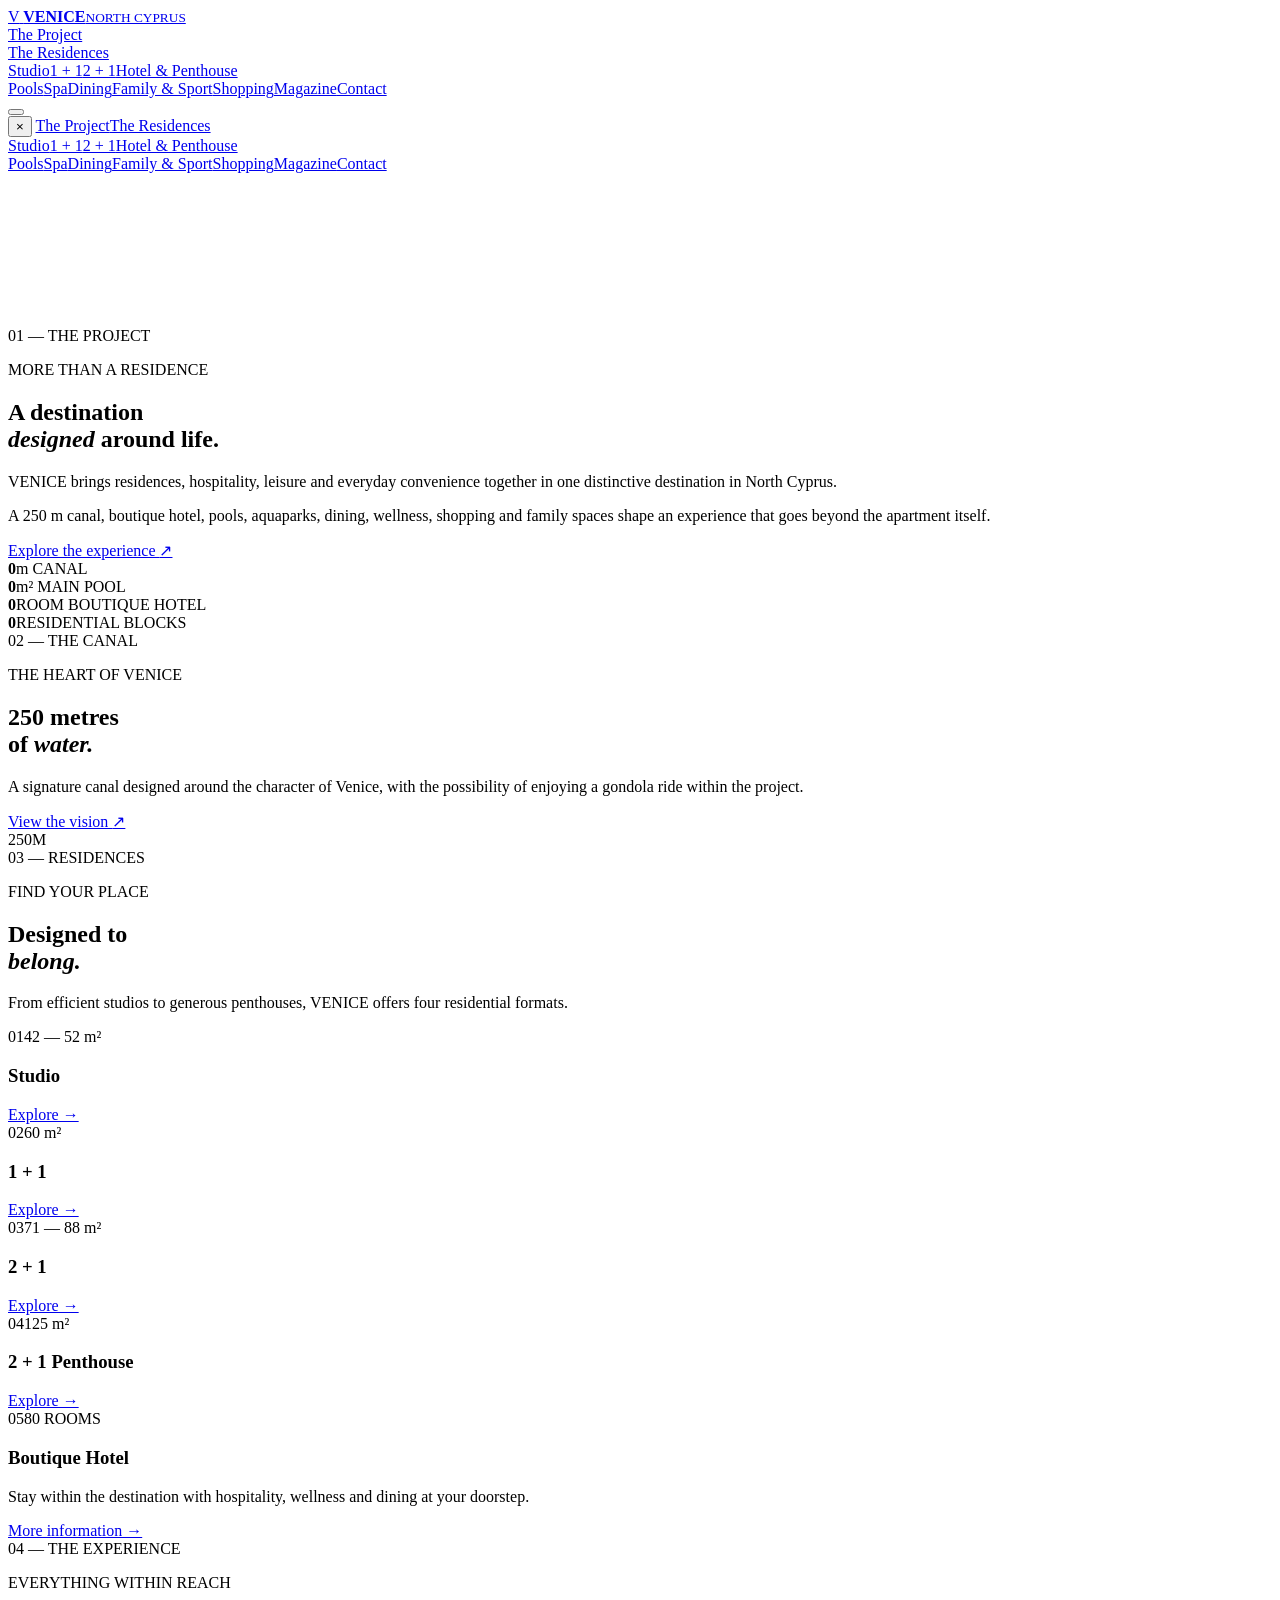
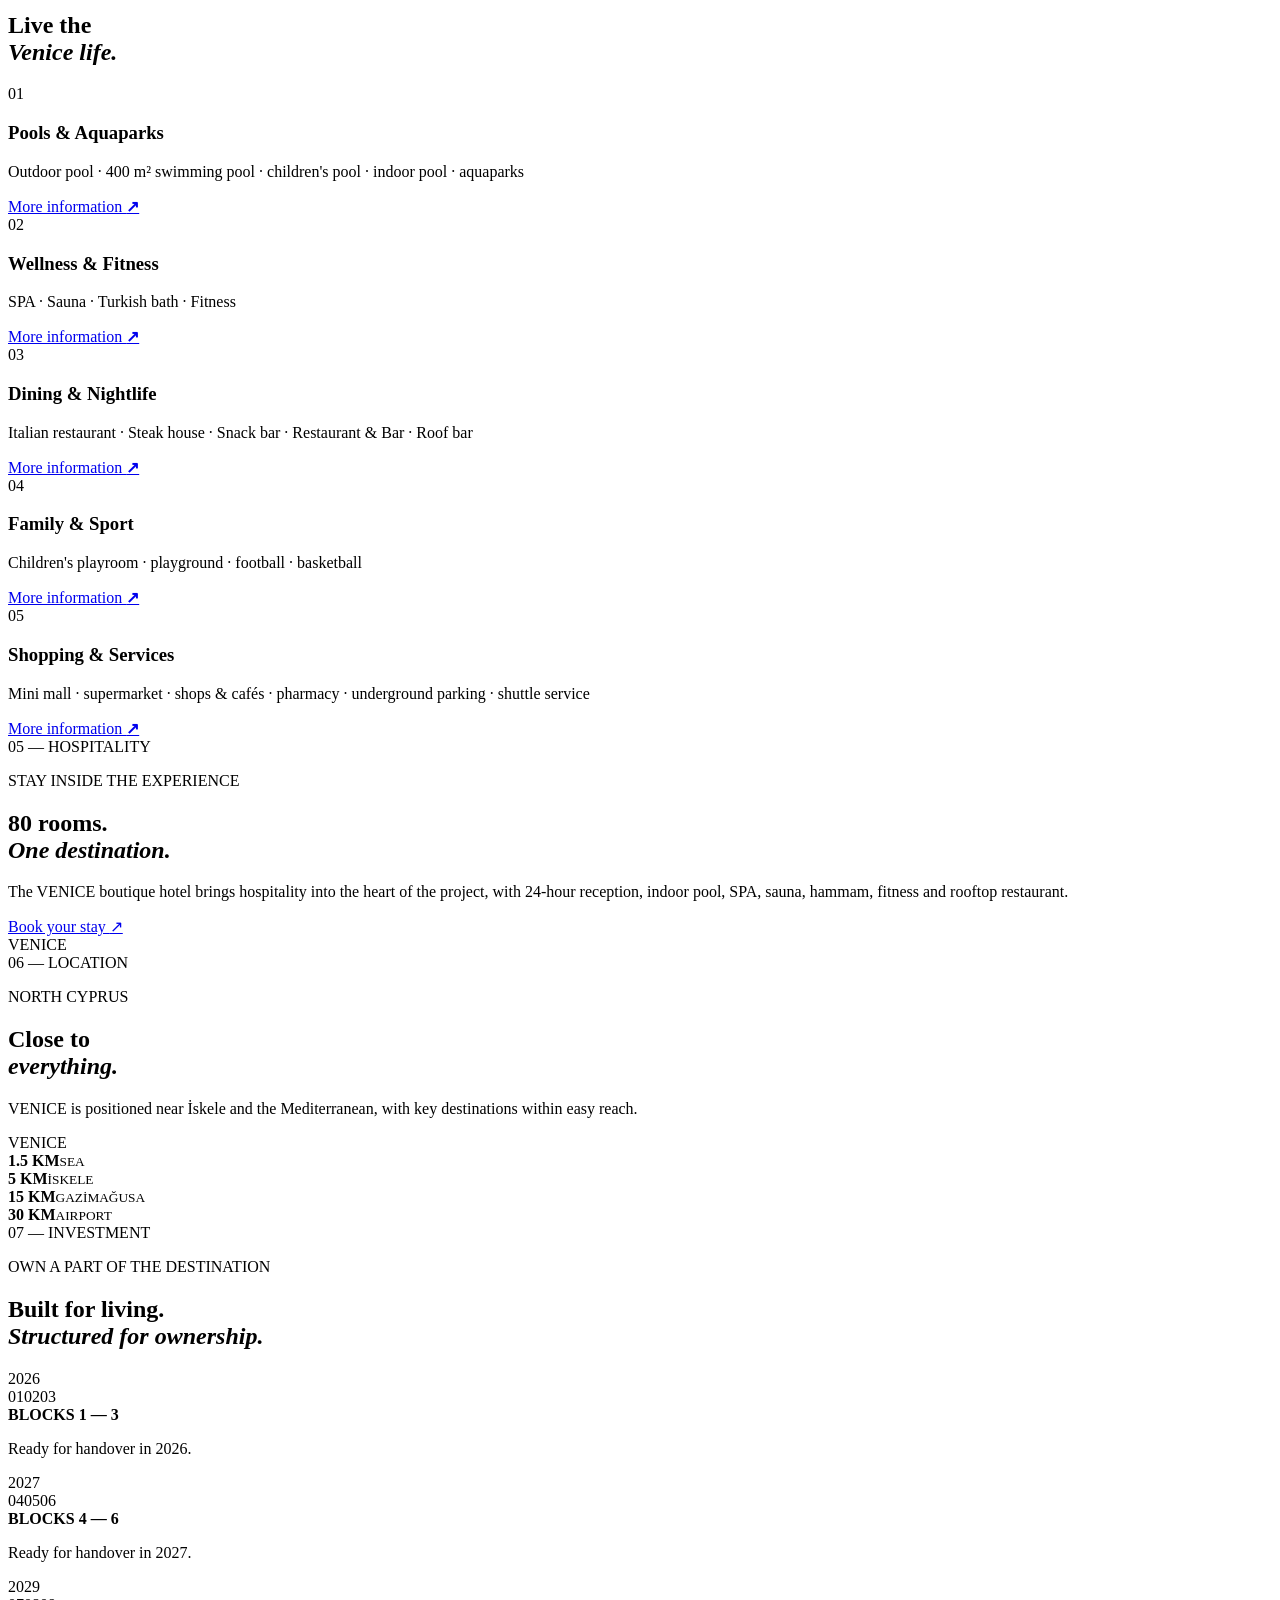
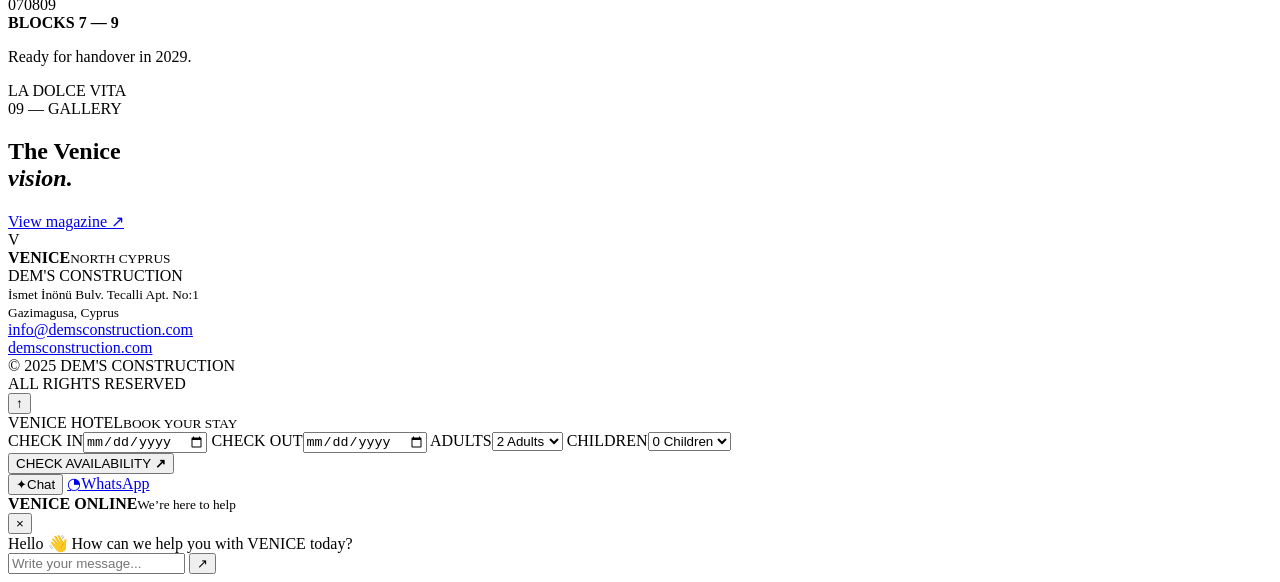
==== index.html @ 5b71b2f6 "Add files via upload" ====
<!DOCTYPE html>
<html lang="en">
<head>
  <meta charset="UTF-8" />
  <meta name="viewport" content="width=device-width, initial-scale=1.0" />
  <meta name="theme-color" content="#0d1716" />
  <title>VENICE — North Cyprus</title>
  <link rel="preconnect" href="https://fonts.googleapis.com">
  <link rel="preconnect" href="https://fonts.gstatic.com" crossorigin>
  <link href="https://fonts.googleapis.com/css2?family=DM+Sans:wght@400;500;600&family=Playfair+Display:wght@400;500;600&display=swap" rel="stylesheet">
  <link rel="stylesheet" href="style.css" />
</head>
<body>
  <div class="cursor"></div>
  <div class="noise"></div>
  <div class="scroll-progress"><span></span></div>

  <header class="site-header" id="header">
    <a class="brand" href="#top" aria-label="Venice home">
      <span class="brand-mark">V</span>
      <span><b>VENICE</b><small>NORTH CYPRUS</small></span>
    </a>

    <nav class="desktop-nav" aria-label="Main navigation">
<a href="index.html#project">The Project</a>
<div class="nav-group"><a href="residences.html">The Residences</a><div class="nav-dropdown">
<a href="studio.html">Studio</a><a href="one-plus-one.html">1 + 1</a><a href="two-plus-one.html">2 + 1</a><a href="hotel-penthouse.html">Hotel &amp; Penthouse</a>
</div></div>
<a href="pools.html">Pools</a><a href="spa.html">Spa</a><a href="dining.html">Dining</a><a href="family-sport.html">Family &amp; Sport</a><a href="shopping.html">Shopping</a><a href="magazine.html">Magazine</a><a href="contact.html">Contact</a>
</nav>

    <div class="header-actions">
      <button class="menu-btn" aria-label="Open menu"><i></i><i></i></button>
    </div>
  </header>

  <aside class="mobile-menu" id="mobileMenu" aria-label="Mobile navigation"><button class="close-menu" aria-label="Close menu">×</button>
<a href="index.html#project">The Project</a><a href="residences.html">The Residences</a><div class="mobile-subnav"><a href="studio.html">Studio</a><a href="one-plus-one.html">1 + 1</a><a href="two-plus-one.html">2 + 1</a><a href="hotel-penthouse.html">Hotel &amp; Penthouse</a></div>
<a href="pools.html">Pools</a><a href="spa.html">Spa</a><a href="dining.html">Dining</a><a href="family-sport.html">Family &amp; Sport</a><a href="shopping.html">Shopping</a><a href="magazine.html">Magazine</a><a href="contact.html">Contact</a></aside>

  <main id="top">
    <section class="hero">
      <video class="hero-video" autoplay muted loop playsinline poster="./hero-poster.jpg" aria-label="VENICE North Cyprus hero video">
        <source src="./venice-hero.mp4" type="video/mp4">
      </video>
      <div class="hero-fallback"></div>
      <div class="hero-overlay"></div>
    </section>

    <section class="intro section-pad texture-section" id="project">
      <div class="decor-orb orb-a"></div><div class="decor-orb orb-b"></div>
      <div class="section-label">01 — THE PROJECT</div>
      <div class="intro-grid">
        <div class="display-title">
          <p class="eyebrow">MORE THAN A RESIDENCE</p>
          <h2>A destination<br><em>designed</em> around life.</h2>
          <div class="intro-visual" aria-label="VENICE project view"></div>
        </div>
        <div class="intro-copy">
          <p>VENICE brings residences, hospitality, leisure and everyday convenience together in one distinctive destination in North Cyprus.</p>
          <p class="muted">A 250 m canal, boutique hotel, pools, aquaparks, dining, wellness, shopping and family spaces shape an experience that goes beyond the apartment itself.</p>
          <a class="line-link" href="#experience">Explore the experience <span>↗</span></a>
        </div>
      </div>

      <div class="stats">
        <div><strong data-count="250">0</strong><span>m CANAL</span></div>
        <div><strong data-count="400">0</strong><span>m² MAIN POOL</span></div>
        <div><strong data-count="80">0</strong><span>ROOM BOUTIQUE HOTEL</span></div>
        <div><strong data-count="9">0</strong><span>RESIDENTIAL BLOCKS</span></div>
      </div>
    </section>

    <section class="canal dark-section">
      <div class="canal-image"></div>
      <div class="canal-content">
        <span class="vertical-label">02 — THE CANAL</span>
        <p class="eyebrow">THE HEART OF VENICE</p>
        <h2>250 metres<br>of <em>water.</em></h2>
        <p>A signature canal designed around the character of Venice, with the possibility of enjoying a gondola ride within the project.</p>
        <a class="round-outline" href="#gallery">View the vision <span>↗</span></a>
      </div>
      <div class="canal-number">250<span>M</span></div>
    </section>

    <section class="residences section-pad residences-bg" id="residences" data-page-link="residences.html" tabindex="0" role="link" aria-label="Open The Residences page">
      <div class="floating-photo fp-1"></div><div class="floating-photo fp-2"></div>
      <div class="section-label">03 — RESIDENCES</div>
      <div class="section-head">
        <div>
          <p class="eyebrow">FIND YOUR PLACE</p>
          <h2>Designed to<br><em>belong.</em></h2>
        </div>
        <p>From efficient studios to generous penthouses, VENICE offers four residential formats.</p>
      </div>

      <div class="residence-grid">
        <article class="res-card large" data-page-link="studio.html" tabindex="0" role="link" aria-label="Open Studio residence page">
          <div class="res-image img-1"></div>
          <div class="res-meta"><span>01</span><span>42 — 52 m²</span></div>
          <h3>Studio</h3><a href="studio.html">Explore →</a>
        </article>
        <article class="res-card" data-page-link="one-plus-one.html" tabindex="0" role="link" aria-label="Open 1 + 1 residence page">
          <div class="res-image img-2"></div>
          <div class="res-meta"><span>02</span><span>60 m²</span></div>
          <h3>1 + 1</h3><a href="one-plus-one.html">Explore →</a>
        </article>
        <article class="res-card" data-page-link="two-plus-one.html" tabindex="0" role="link" aria-label="Open 2 + 1 residence page">
          <div class="res-image img-3"></div>
          <div class="res-meta"><span>03</span><span>71 — 88 m²</span></div>
          <h3>2 + 1</h3><a href="two-plus-one.html">Explore →</a>
        </article>
        <article class="res-card wide" data-page-link="hotel-penthouse.html" tabindex="0" role="link" aria-label="Open Hotel & Penthouse page">
          <div class="res-image img-4"></div>
          <div class="res-meta"><span>04</span><span>125 m²</span></div>
          <h3>2 + 1 Penthouse</h3><a href="hotel-penthouse.html">Explore →</a>
        </article>
        <article class="res-card hotel-card wide" data-page-link="hotel-penthouse.html" tabindex="0" role="link" aria-label="Open Hotel & Penthouse page">
          <div class="res-image hotel-card-image"></div>
          <div class="res-meta"><span>05</span><span>80 ROOMS</span></div>
          <h3>Boutique Hotel</h3>
          <p class="card-info">Stay within the destination with hospitality, wellness and dining at your doorstep.</p>
          <a href="hotel-penthouse.html">More information →</a>
        </article>
      </div>
    </section>

    <section class="experience" id="experience">
      <div class="experience-intro">
        <div class="section-label light">04 — THE EXPERIENCE</div>
        <p class="eyebrow">EVERYTHING WITHIN REACH</p>
        <h2>Live the<br><em>Venice life.</em></h2>
      </div>

      <div class="experience-cards">
        <article class="experience-card reveal" id="pools" data-page-link="pools.html" tabindex="0" role="link" aria-label="Open Pools page">
          <div class="experience-card-image-wrap"><div class="experience-card-image e1"></div></div>
          <div class="experience-card-content">
            <span>01</span>
            <h3>Pools & Aquaparks</h3>
            <p>Outdoor pool · 400 m² swimming pool · children's pool · indoor pool · aquaparks</p>
            <a href="pools.html">More information <b>↗</b></a>
          </div>
        </article>
        <article class="experience-card reveal delay-1" id="spa" data-page-link="spa.html" tabindex="0" role="link" aria-label="Open Spa page">
          <div class="experience-card-image-wrap"><div class="experience-card-image e2"></div></div>
          <div class="experience-card-content">
            <span>02</span>
            <h3>Wellness & Fitness</h3>
            <p>SPA · Sauna · Turkish bath · Fitness</p>
            <a href="spa.html">More information <b>↗</b></a>
          </div>
        </article>
        <article class="experience-card reveal delay-2" id="dining" data-page-link="dining.html" tabindex="0" role="link" aria-label="Open Dining page">
          <div class="experience-card-image-wrap"><div class="experience-card-image e3"></div></div>
          <div class="experience-card-content">
            <span>03</span>
            <h3>Dining & Nightlife</h3>
            <p>Italian restaurant · Steak house · Snack bar · Restaurant & Bar · Roof bar</p>
            <a href="dining.html">More information <b>↗</b></a>
          </div>
        </article>
        <article class="experience-card reveal" id="family-sport" data-page-link="family-sport.html" tabindex="0" role="link" aria-label="Open Family & Sport page">
          <div class="experience-card-image-wrap"><div class="experience-card-image e4"></div></div>
          <div class="experience-card-content">
            <span>04</span>
            <h3>Family & Sport</h3>
            <p>Children's playroom · playground · football · basketball</p>
            <a href="family-sport.html">More information <b>↗</b></a>
          </div>
        </article>
        <article class="experience-card reveal delay-1" id="shopping" data-page-link="shopping.html" tabindex="0" role="link" aria-label="Open Shopping page">
          <div class="experience-card-image-wrap"><div class="experience-card-image e5"></div></div>
          <div class="experience-card-content">
            <span>05</span>
            <h3>Shopping & Services</h3>
            <p>Mini mall · supermarket · shops & cafés · pharmacy · underground parking · shuttle service</p>
            <a href="shopping.html">More information <b>↗</b></a>
          </div>
        </article>
      </div>
    </section>

    <section class="hotel split-section" data-page-link="hotel-penthouse.html" tabindex="0" role="link" aria-label="Open Hotel & Penthouse page">
      <div class="split-image hotel-image"></div>
      <div class="split-content">
        <span class="section-label">05 — HOSPITALITY</span>
        <p class="eyebrow">STAY INSIDE THE EXPERIENCE</p>
        <h2>80 rooms.<br><em>One destination.</em></h2>
        <p>The VENICE boutique hotel brings hospitality into the heart of the project, with 24-hour reception, indoor pool, SPA, sauna, hammam, fitness and rooftop restaurant.</p>
        <a class="line-link" href="#booking">Book your stay <span>↗</span></a>
      </div>
    </section>

    <section class="location section-pad location-bg" id="location">
      <div class="location-watermark">VENICE</div>
      <div class="section-label">06 — LOCATION</div>
      <div class="location-grid">
        <div>
          <p class="eyebrow">NORTH CYPRUS</p>
          <h2>Close to<br><em>everything.</em></h2>
          <p class="location-copy">VENICE is positioned near İskele and the Mediterranean, with key destinations within easy reach.</p>
        </div>
        <div class="map-card">
          <div class="map-grid"></div>
          <div class="map-pin"><span>VENICE</span></div>
          <div class="distance d1"><b>1.5 KM</b><small>SEA</small></div>
          <div class="distance d2"><b>5 KM</b><small>İSKELE</small></div>
          <div class="distance d3"><b>15 KM</b><small>GAZİMAĞUSA</small></div>
          <div class="distance d4"><b>30 KM</b><small>AIRPORT</small></div>
        </div>
      </div>
    </section>

    <section class="investment dark-section" id="investment">
      <div class="investment-bg"></div>
      <div class="investment-overlay"></div>
      <div class="investment-inner">
        <div class="investment-top">
          <span class="section-label light">07 — INVESTMENT</span>
          <p class="eyebrow">OWN A PART OF THE DESTINATION</p>
          <h2>Built for living.<br><em>Structured for ownership.</em></h2>
        </div>
        <div class="delivery-timeline" aria-label="Construction delivery schedule">
          <div class="delivery-line" aria-hidden="true"><span></span></div>
          <article class="delivery-stage active">
            <span class="delivery-year">2026</span>
            <div class="delivery-blocks" aria-label="Blocks 1 to 3">
              <span>01</span><span>02</span><span>03</span>
            </div>
            <b>BLOCKS 1 — 3</b>
            <p>Ready for handover in 2026.</p>
          </article>
          <article class="delivery-stage">
            <span class="delivery-year">2027</span>
            <div class="delivery-blocks" aria-label="Blocks 4 to 6">
              <span>04</span><span>05</span><span>06</span>
            </div>
            <b>BLOCKS 4 — 6</b>
            <p>Ready for handover in 2027.</p>
          </article>
          <article class="delivery-stage">
            <span class="delivery-year">2029</span>
            <div class="delivery-blocks" aria-label="Blocks 7 to 9">
              <span>07</span><span>08</span><span>09</span>
            </div>
            <b>BLOCKS 7 — 9</b>
            <p>Ready for handover in 2029.</p>
          </article>
        </div>
      </div>
    </section>

    <section class="gallery gallery-bg" id="magazine">
      <div class="gallery-watermark">LA DOLCE VITA</div>
      <div class="gallery-head">
        <span class="section-label">09 — GALLERY</span>
        <h2>The Venice<br><em>vision.</em></h2>
        <a class="round-outline" href="magazine.html">View magazine <span>↗</span></a>
      </div>
      <div class="gallery-grid">
        <div class="g g1"></div><div class="g g2"></div><div class="g g3"></div><div class="g g4"></div><div class="g g5"></div>
      </div>
    </section>

  </main>

  <footer id="contact">
    <div class="footer-brand"><span class="brand-mark">V</span><div><b>VENICE</b><small>NORTH CYPRUS</small></div></div>
    <div>DEM'S CONSTRUCTION<br><small>İsmet İnönü Bulv. Tecalli Apt. No:1<br>Gazimagusa, Cyprus</small></div>
    <div><a href="mailto:info@demsconstruction.com">info@demsconstruction.com</a><br><a href="https://www.demsconstruction.com/" target="_blank">demsconstruction.com</a></div>
    <div class="copyright">© 2025 DEM'S CONSTRUCTION<br>ALL RIGHTS RESERVED</div>
  </footer>

  <button class="back-top" id="backTop" aria-label="Back to top">↑</button>

  <div class="fixed-book" id="booking">
    <div class="fixed-book-title"><span>VENICE HOTEL</span><small>BOOK YOUR STAY</small></div>
    <div class="fixed-book-fields">
      <label>CHECK IN<input type="date" aria-label="Check in"></label>
      <label>CHECK OUT<input type="date" aria-label="Check out"></label>
      <label>ADULTS<select aria-label="Adults"><option>1 Adult</option><option selected>2 Adults</option><option>3 Adults</option><option>4 Adults</option><option>5 Adults</option><option>6 Adults</option></select></label>
      <label>CHILDREN<select aria-label="Children"><option selected>0 Children</option><option>1 Child</option><option>2 Children</option><option>3 Children</option><option>4 Children</option></select></label>
    </div>
    <button type="button" id="bookBtn">CHECK AVAILABILITY <b>↗</b></button>
  </div>

  <div class="contact-float">
    <button class="contact-float-btn chat-trigger" id="chatTrigger" aria-label="Open online chat">
      <span class="contact-icon">✦</span><span class="contact-label">Chat</span>
    </button>
    <a class="contact-float-btn whatsapp-trigger" href="https://wa.me/" target="_blank" rel="noopener" aria-label="Open WhatsApp">
      <span class="contact-icon">◔</span><span class="contact-label">WhatsApp</span>
    </a>
  </div>

  <aside class="chat-widget" id="chatWidget" aria-hidden="true">
    <div class="chat-header">
      <div><strong>VENICE ONLINE</strong><small>We’re here to help</small></div>
      <button id="chatClose" aria-label="Close chat">×</button>
    </div>
    <div class="chat-messages" id="chatMessages">
      <div class="chat-bubble agent">Hello 👋 How can we help you with VENICE today?</div>
    </div>
    <form class="chat-form" id="chatForm">
      <input id="chatInput" type="text" placeholder="Write your message..." autocomplete="off" aria-label="Message">
      <button type="submit" aria-label="Send message">↗</button>
    </form>
  </aside>

  <script src="script.js"></script>
</body>
</html>
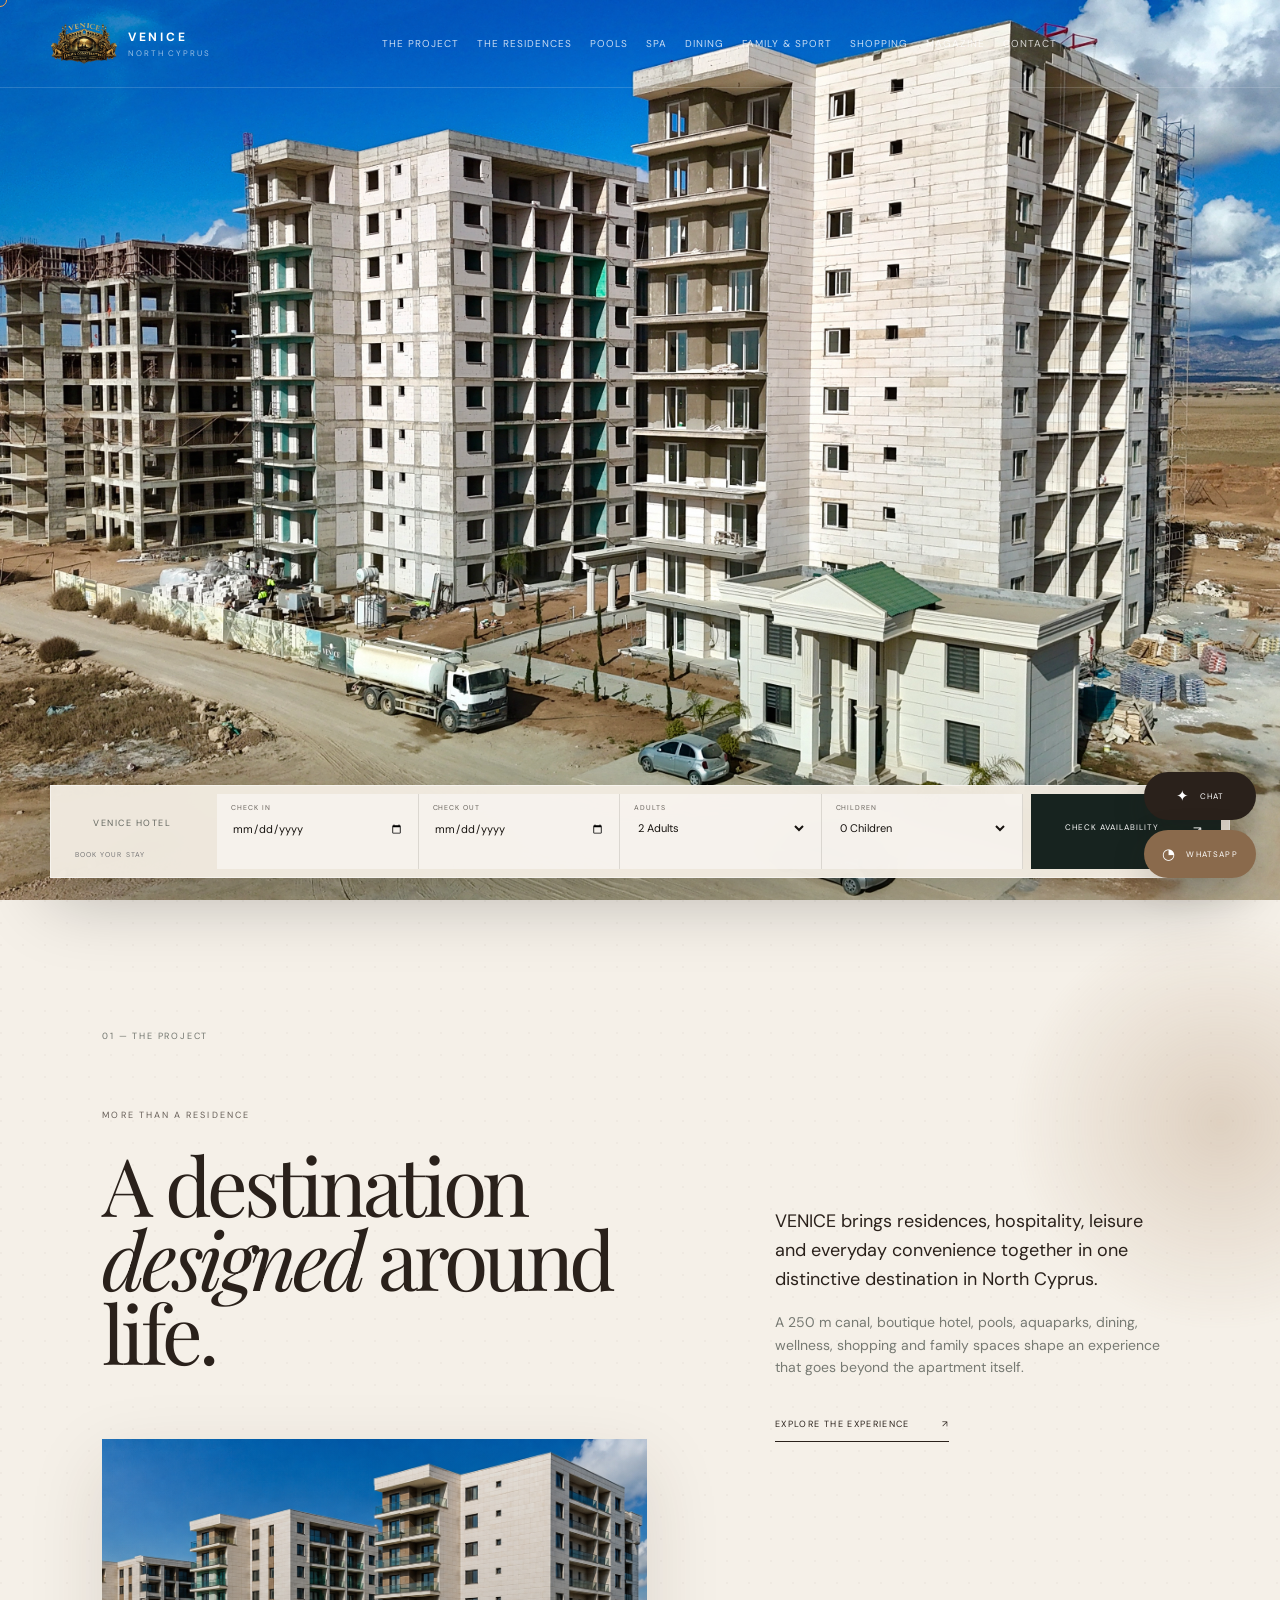
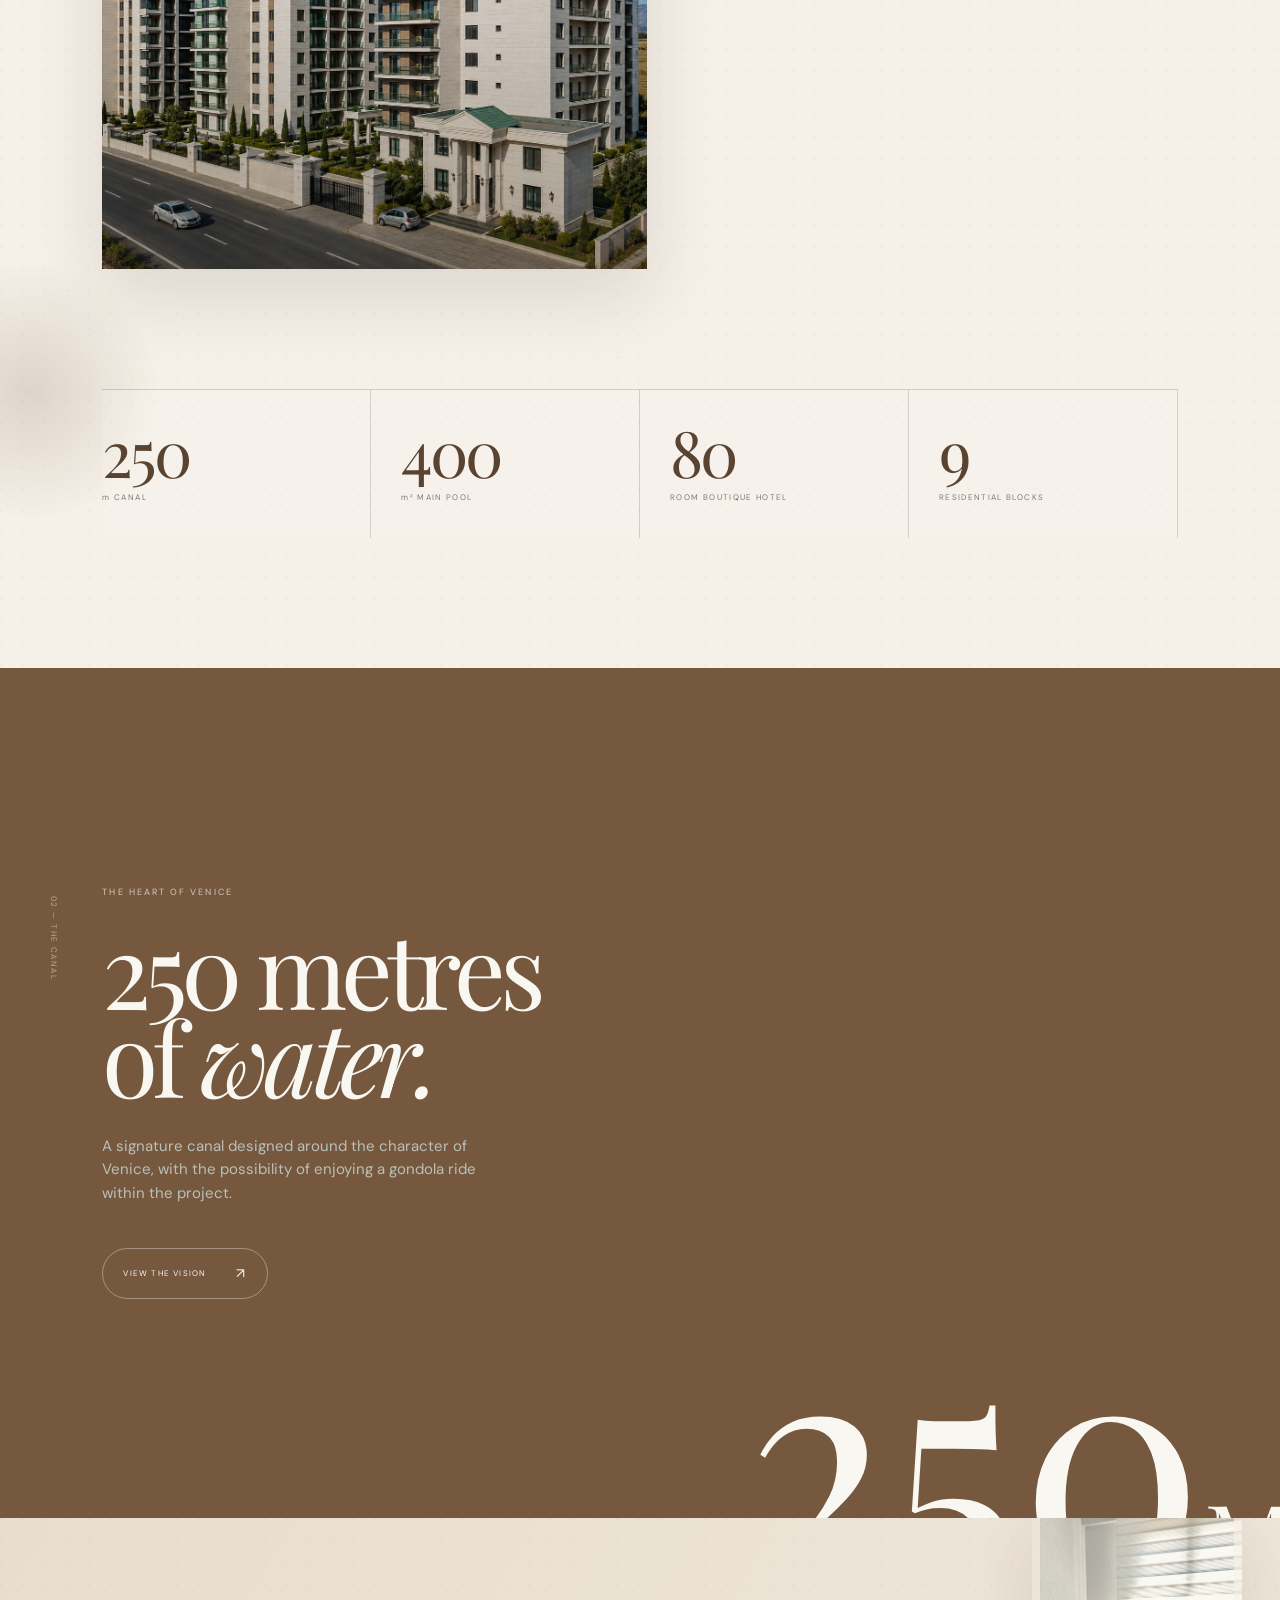
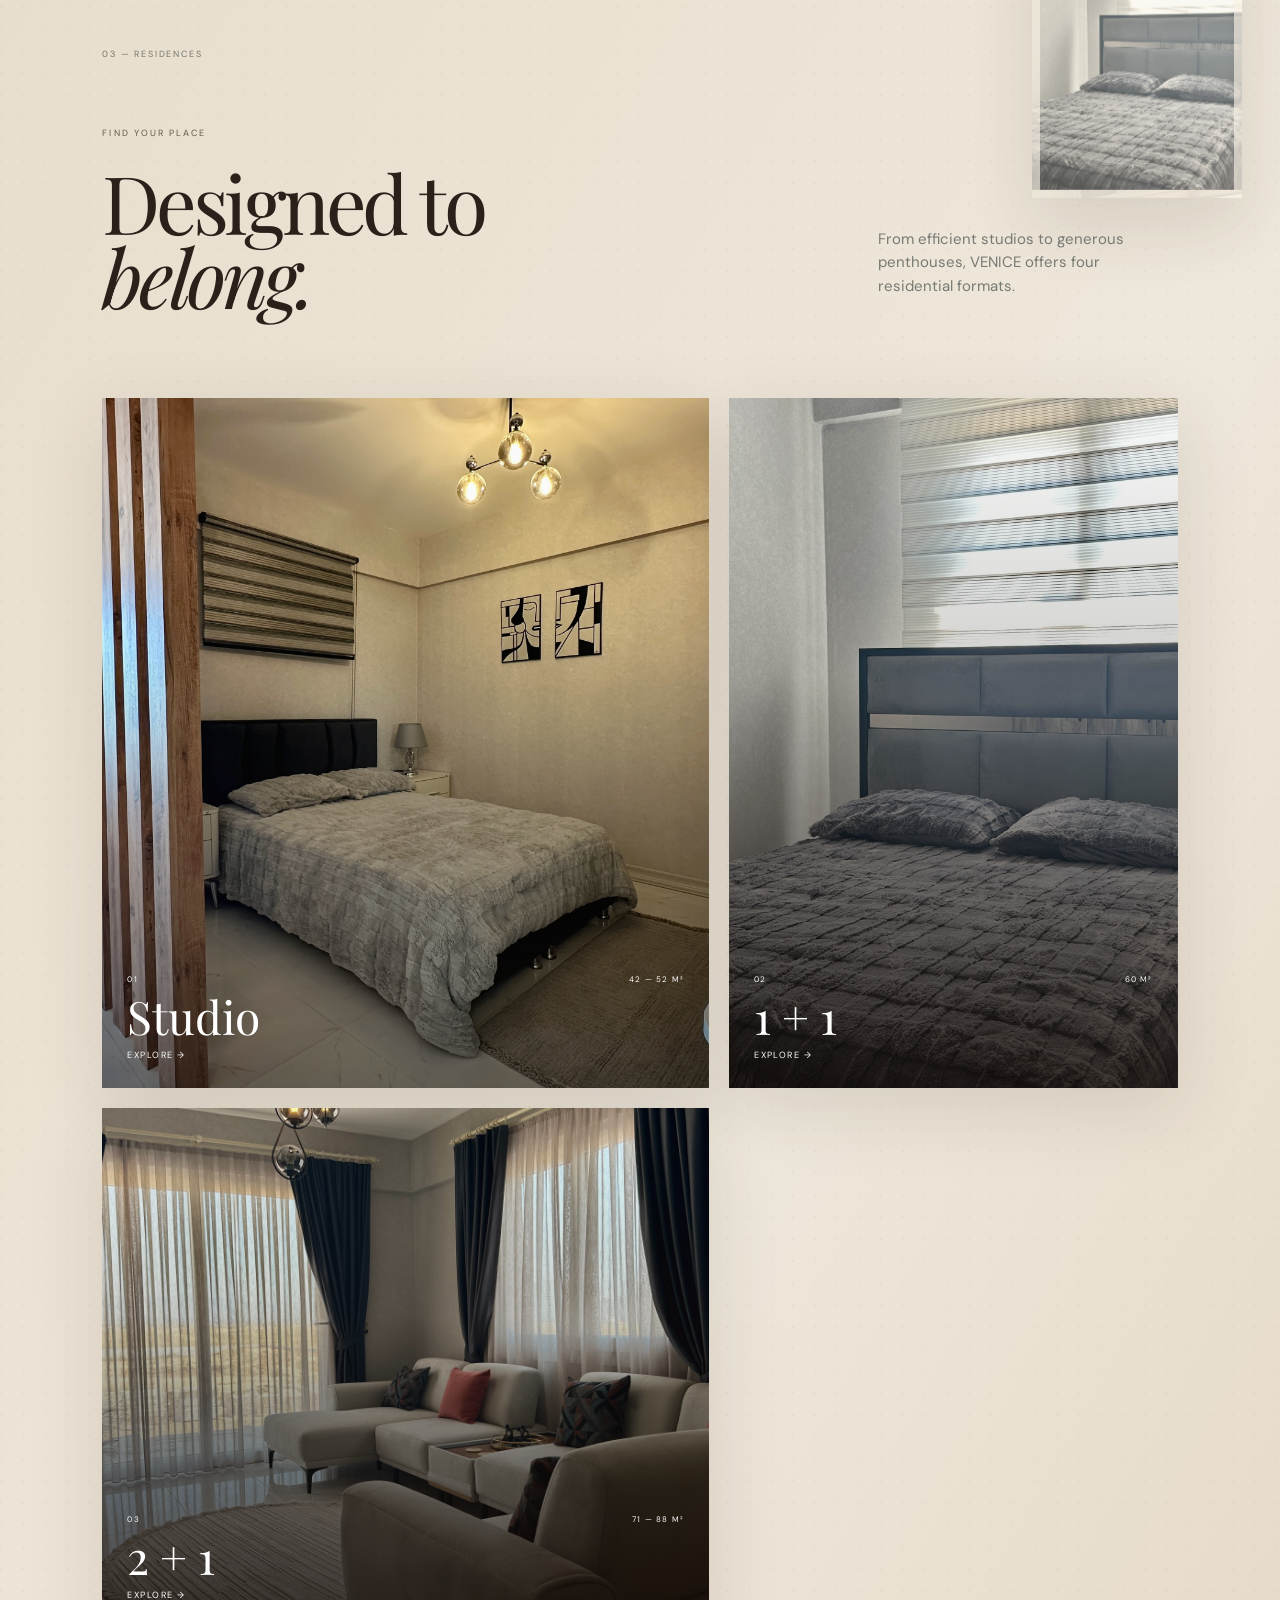
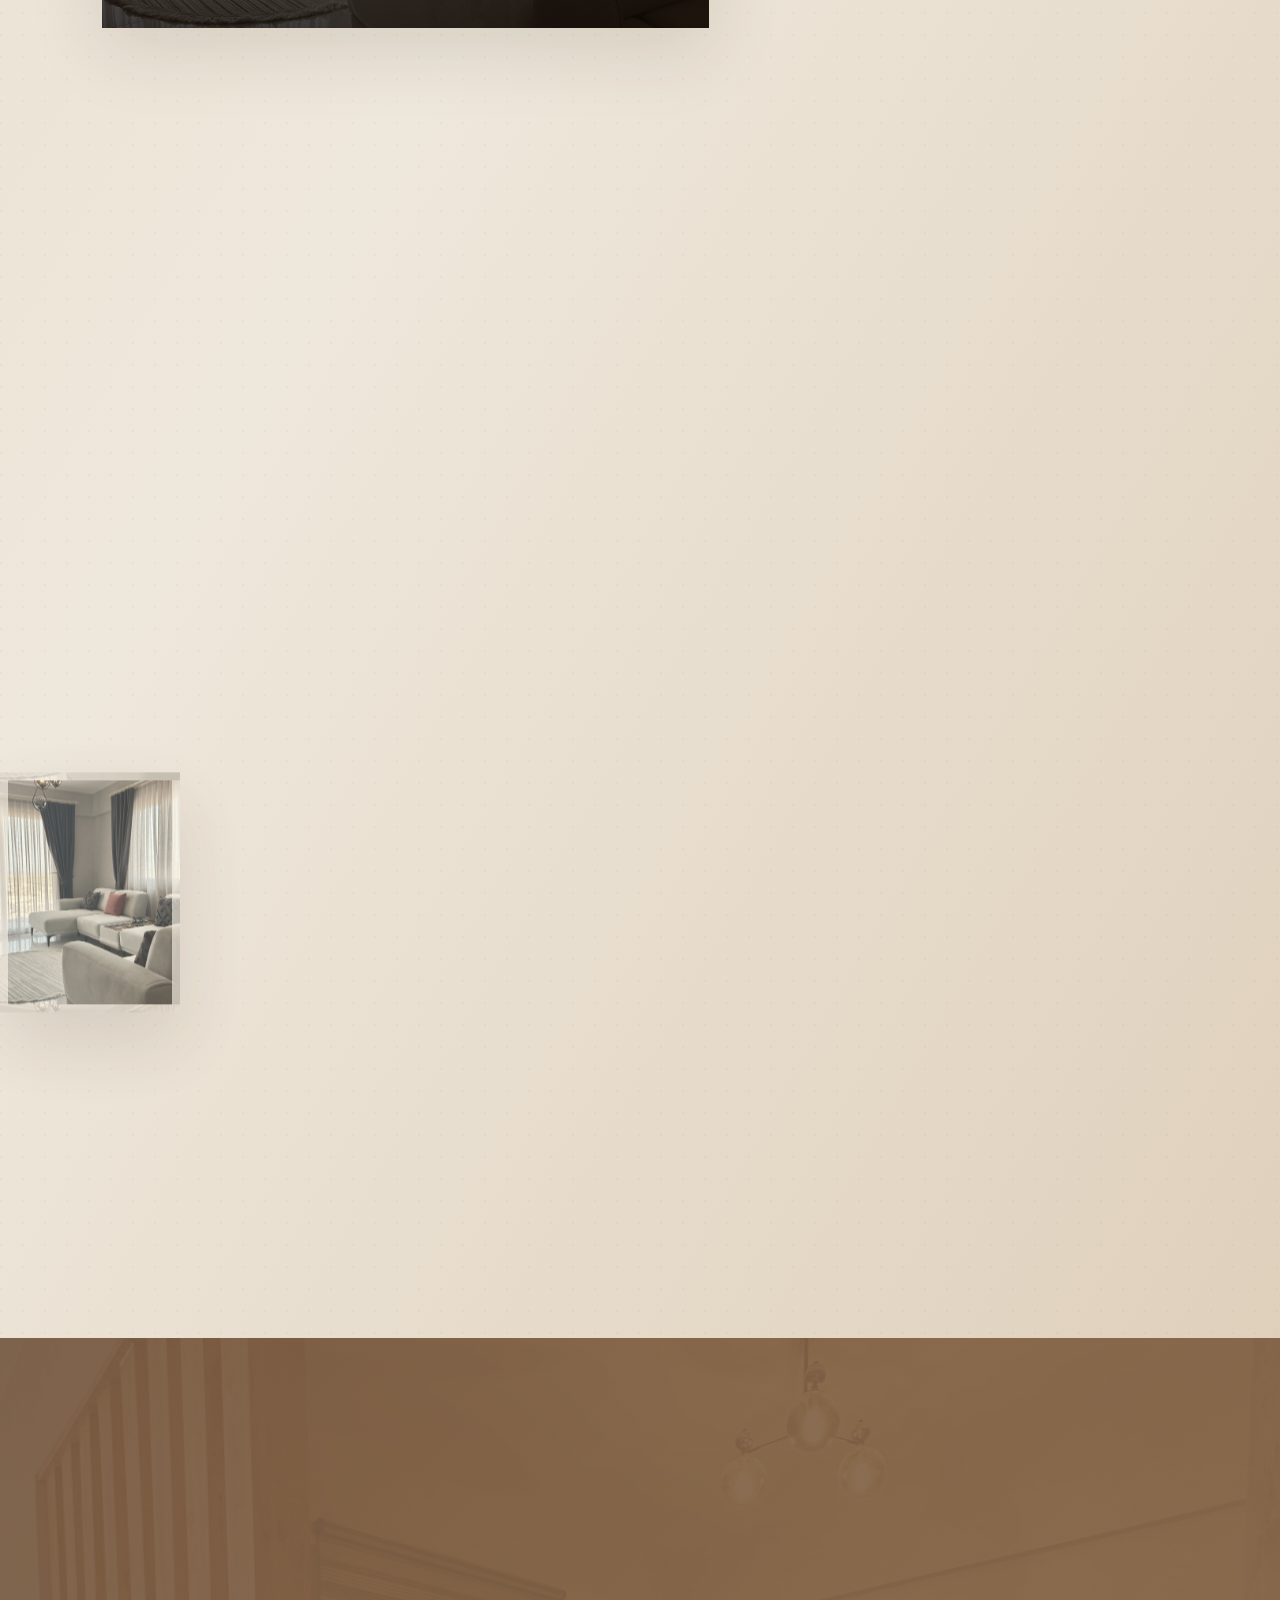
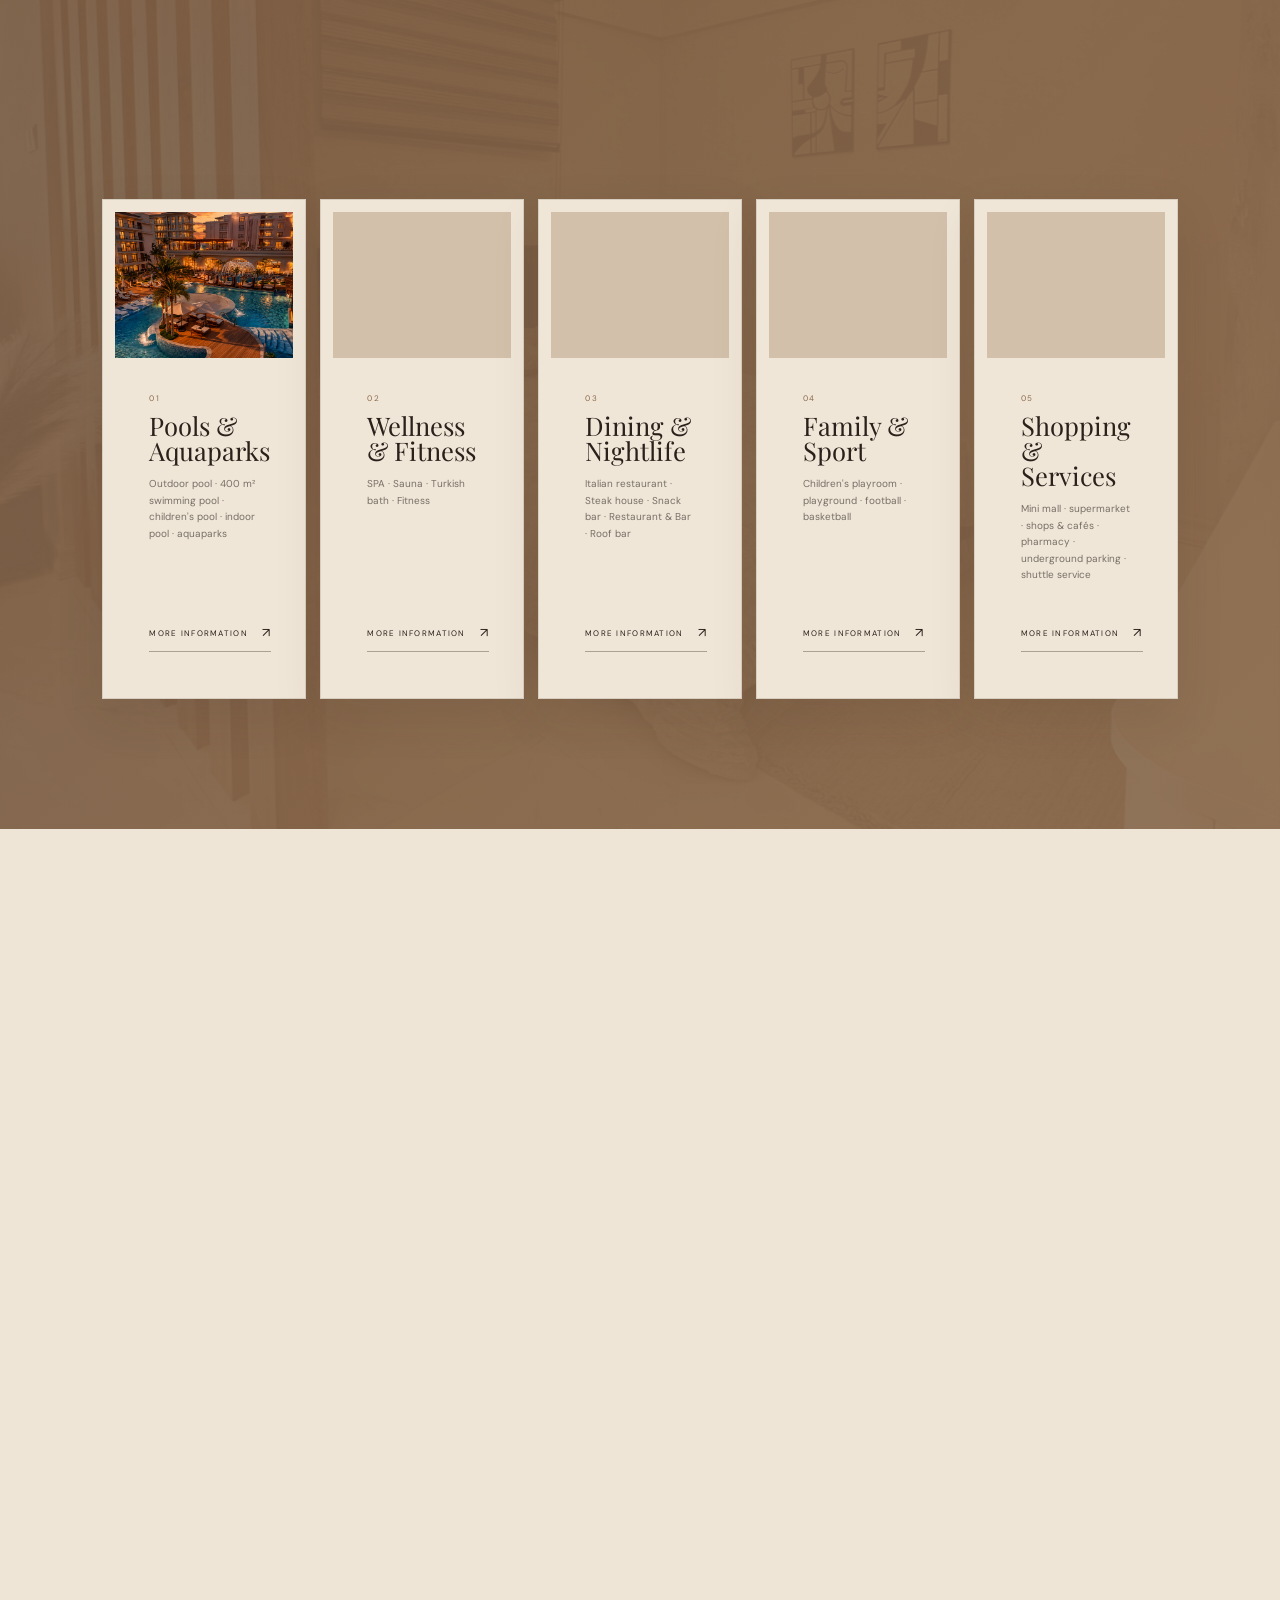
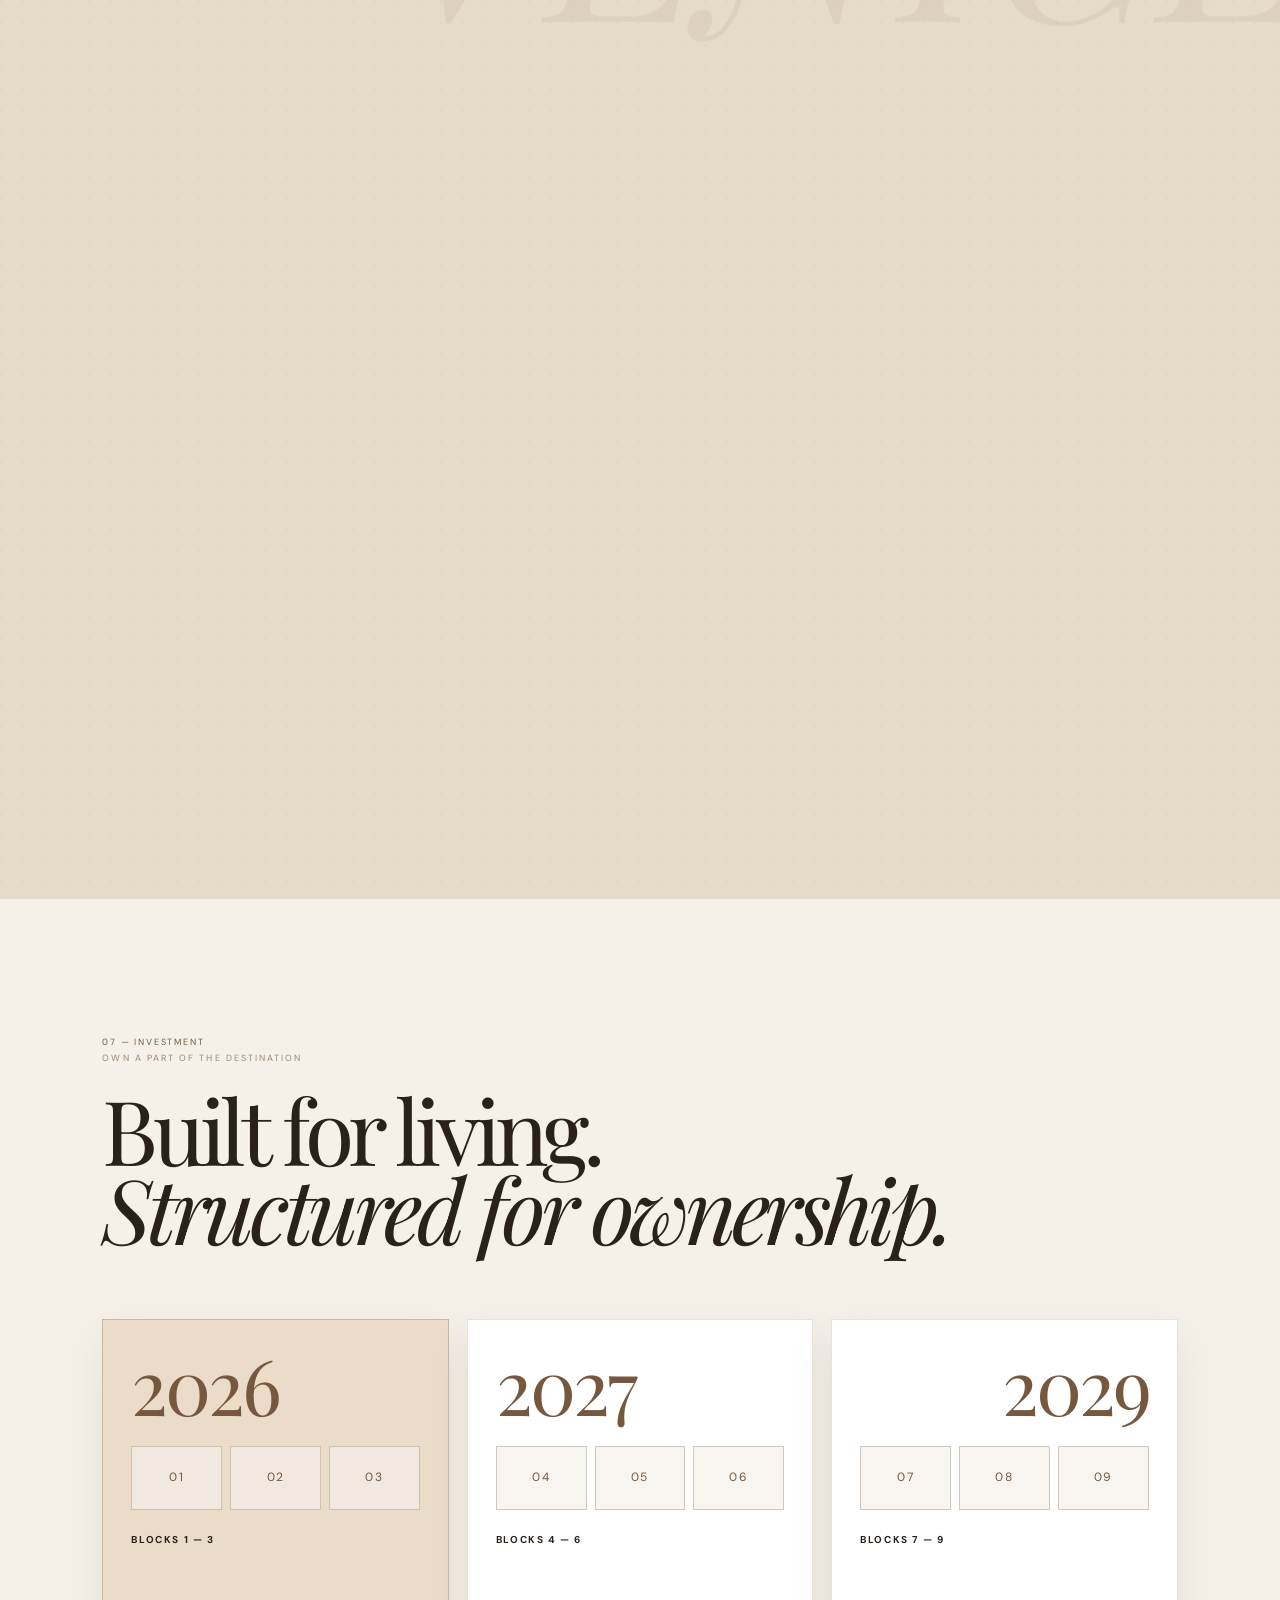
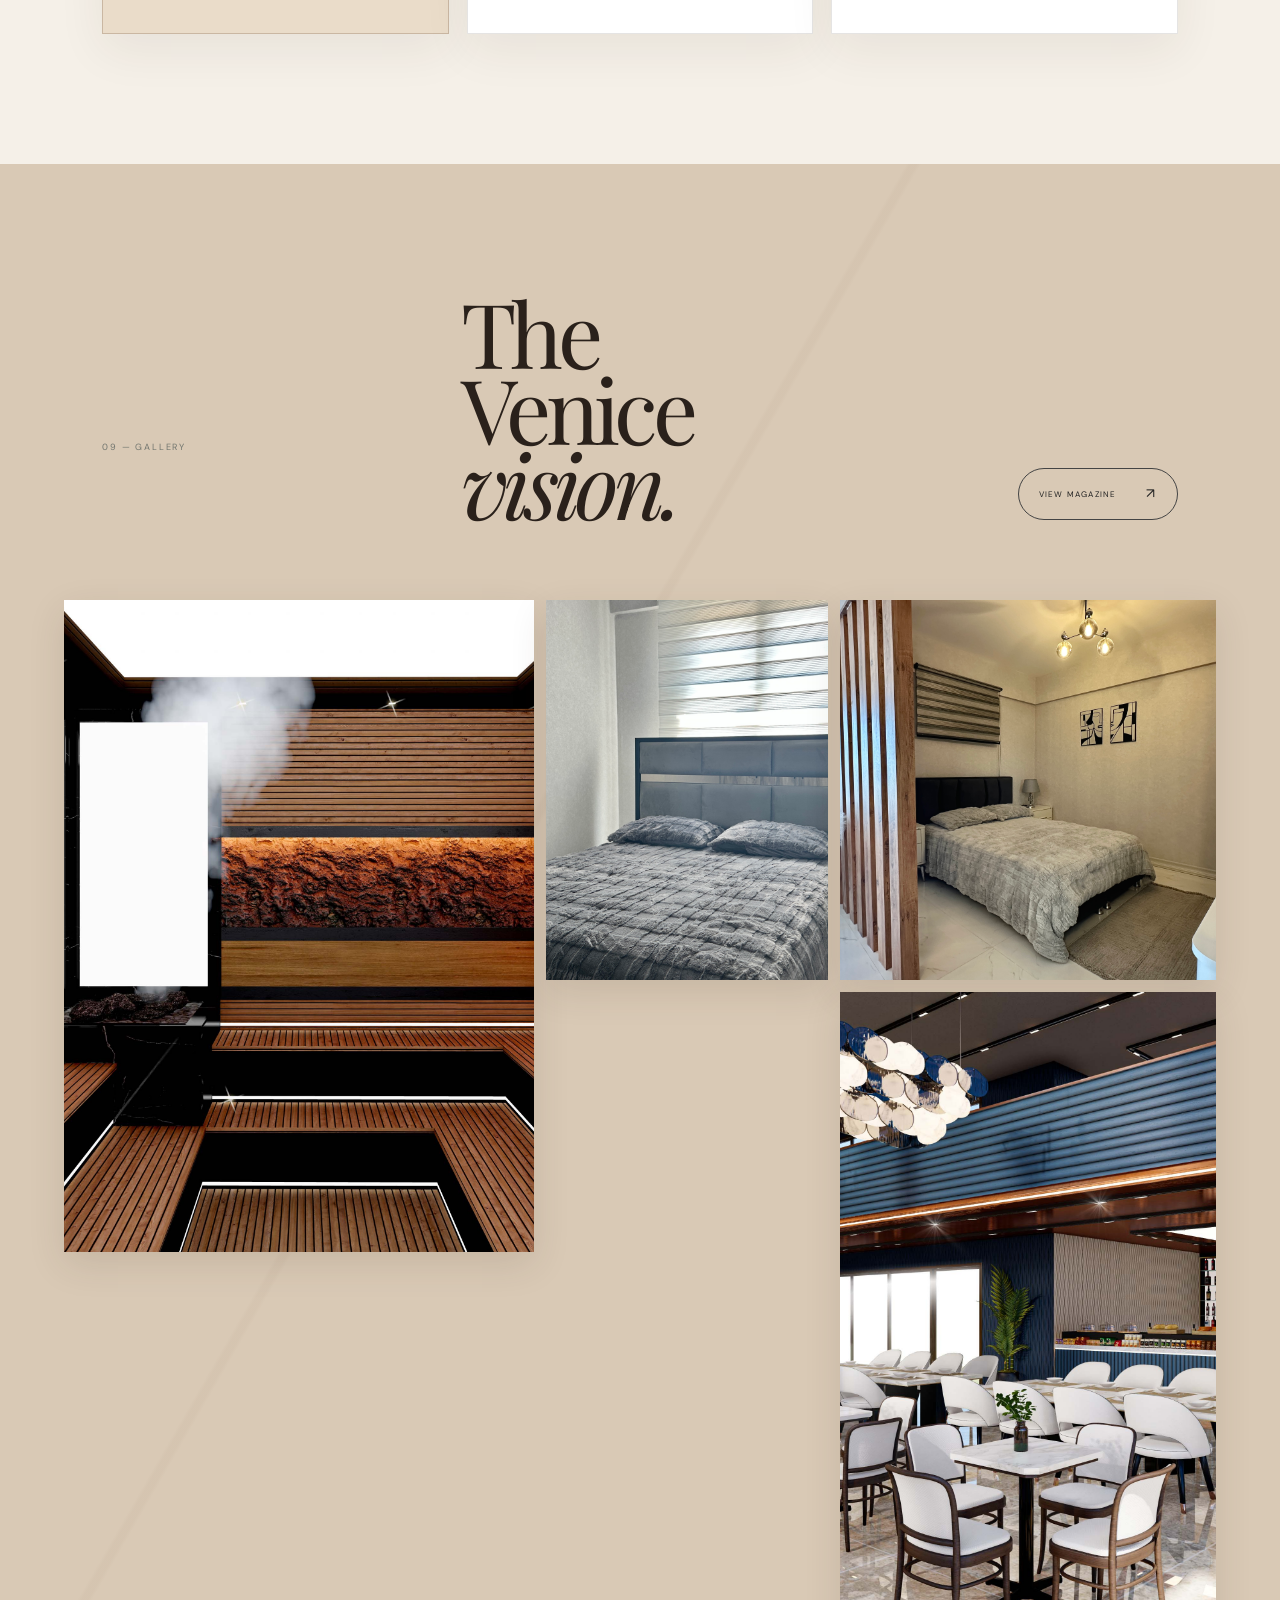
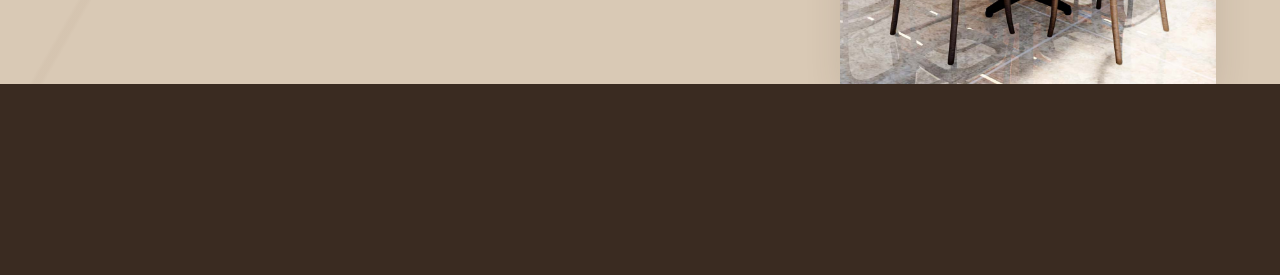
==== commit 4d7025c2: "Add files via upload" ====
--- a/index.html
+++ b/index.html
@@ -10,14 +10,20 @@
   <link href="https://fonts.googleapis.com/css2?family=DM+Sans:wght@400;500;600&family=Playfair+Display:wght@400;500;600&display=swap" rel="stylesheet">
   <link rel="stylesheet" href="style.css" />
 </head>
-<body>
+<body class="is-loading">
+  <div class="site-loader" id="siteLoader" aria-label="Loading">
+    <div class="site-loader-inner">
+      <img src="./my_logo.png" alt="VENICE" class="site-loader-logo">
+    </div>
+  </div>
+
   <div class="cursor"></div>
   <div class="noise"></div>
   <div class="scroll-progress"><span></span></div>
 
   <header class="site-header" id="header">
     <a class="brand" href="#top" aria-label="Venice home">
-      <span class="brand-mark">V</span>
+      <img class="brand-logo" src="./my_logo.png" alt="VENICE">
       <span><b>VENICE</b><small>NORTH CYPRUS</small></span>
     </a>
 
@@ -266,7 +272,7 @@
   </main>
 
   <footer id="contact">
-    <div class="footer-brand"><span class="brand-mark">V</span><div><b>VENICE</b><small>NORTH CYPRUS</small></div></div>
+    <div class="footer-brand"><img class="brand-logo" src="./my_logo.png" alt="VENICE"><div><b>VENICE</b><small>NORTH CYPRUS</small></div></div>
     <div>DEM'S CONSTRUCTION<br><small>İsmet İnönü Bulv. Tecalli Apt. No:1<br>Gazimagusa, Cyprus</small></div>
     <div><a href="mailto:info@demsconstruction.com">info@demsconstruction.com</a><br><a href="https://www.demsconstruction.com/" target="_blank">demsconstruction.com</a></div>
     <div class="copyright">© 2025 DEM'S CONSTRUCTION<br>ALL RIGHTS RESERVED</div>
--- a/style.css
+++ b/style.css
@@ -0,0 +1,1287 @@
+:root{
+  --ink:#2a211b; --paper:#eadfce; --cream:#d7c3a6; --green:#76583f; --cocoa:#7c6048; --sand:#c9ad8d;
+  --muted:#8b8c82; --line:rgba(16,22,20,.16); --white:#f8f7f2;
+  --serif:"Playfair Display", Georgia, serif; --sans:"DM Sans", Arial, sans-serif;
+}
+*{box-sizing:border-box} html{scroll-behavior:smooth} body{margin:0;background:var(--paper);color:var(--ink);font-family:var(--sans);font-size:15px;line-height:1.55} a{text-decoration:none;color:inherit} button,input,select,textarea{font:inherit}
+.noise{position:fixed;inset:0;pointer-events:none;opacity:.035;z-index:1000;background-image:url("data:image/svg+xml,%3Csvg viewBox='0 0 180 180' xmlns='http://www.w3.org/2000/svg'%3E%3Cfilter id='n'%3E%3CfeTurbulence type='fractalNoise' baseFrequency='.8' numOctaves='3' stitchTiles='stitch'/%3E%3C/filter%3E%3Crect width='100%25' height='100%25' filter='url(%23n)' opacity='.6'/%3E%3C/svg%3E")}
+.cursor{width:14px;height:14px;border:1px solid #fff;border-radius:50%;position:fixed;z-index:2000;pointer-events:none;mix-blend-mode:difference;transform:translate(-50%,-50%);transition:width .25s,height .25s}
+.site-header{position:fixed;top:0;left:0;right:0;height:88px;z-index:900;display:flex;align-items:center;justify-content:space-between;padding:0 4vw;color:#fff;border-bottom:1px solid rgba(255,255,255,.16);transition:.35s}
+.site-header.scrolled{background:rgba(13,23,22,.92);backdrop-filter:blur(18px);height:72px}
+.brand,.footer-brand{display:flex;align-items:center;gap:11px}.brand-mark{width:34px;height:34px;border:1px solid currentColor;border-radius:50%;display:grid;place-items:center;font-family:var(--serif);font-size:19px}.brand b,.footer-brand b{display:block;font-size:12px;letter-spacing:.23em}.brand small,.footer-brand small{display:block;font-size:8px;letter-spacing:.24em;opacity:.6;margin-top:1px}
+.desktop-nav{display:flex;gap:18px;font-size:10px;text-transform:uppercase;letter-spacing:.1em}.desktop-nav a{opacity:.78;transition:.25s}.desktop-nav a:hover{opacity:1}
+.header-actions{display:flex;align-items:center;gap:20px;font-size:11px;text-transform:uppercase;letter-spacing:.09em}.text-link{opacity:.7}.nav-cta{background:#eee9dd;color:#111;padding:12px 17px}.nav-cta span{margin-left:16px}.menu-btn{display:none;background:none;border:0;color:#fff}
+.hero{height:100svh;min-height:700px;position:relative;overflow:hidden;background:#182522;color:#fff}.hero-video,.hero-fallback,.hero-overlay{position:absolute;inset:0;width:100%;height:100%;object-fit:cover}.hero-video{z-index:0}.hero-fallback{z-index:-1;background:linear-gradient(125deg,#0e1816,#496b63 52%,#9a8b6c)}.hero-overlay{background:linear-gradient(180deg,rgba(6,12,11,.46),rgba(6,12,11,.14) 45%,rgba(6,12,11,.72));z-index:1}.hero-topline{position:absolute;z-index:2;top:112px;left:4vw;right:4vw;display:flex;justify-content:space-between;font-size:9px;letter-spacing:.2em;opacity:.75}.hero-content{position:absolute;z-index:2;left:8vw;right:8vw;top:49%;transform:translateY(-35%)}.eyebrow{font-size:9px;letter-spacing:.23em;text-transform:uppercase;margin:0 0 24px;opacity:.7}.hero h1{font-size:clamp(92px,16vw,245px);font-weight:400;letter-spacing:-.08em;line-height:.72;margin:0;font-family:var(--serif)}.hero h1 span{font-style:italic}.hero-bottom{display:flex;justify-content:space-between;align-items:flex-end;margin-top:50px}.hero-bottom p{font-size:15px;line-height:1.4;opacity:.86}.circle-link{width:68px;height:68px;border:1px solid rgba(255,255,255,.55);border-radius:50%;display:grid;place-items:center;font-size:22px;transition:.35s}.circle-link:hover{background:#fff;color:#111;transform:rotate(45deg)}.hero-scroll{position:absolute;z-index:2;bottom:28px;left:4vw;font-size:8px;letter-spacing:.22em;display:flex;gap:12px;align-items:center}.hero-scroll span{display:block;width:48px;height:1px;background:#fff}
+.section-pad{padding:130px 8vw}.section-label{font-size:9px;letter-spacing:.2em;color:#72766f;margin-bottom:65px}.section-label.light{color:#a8b1ab}.display-title h2,.section-head h2,.location h2,.progress h2,.contact h2{font:400 clamp(48px,6.3vw,100px)/.92 var(--serif);letter-spacing:-.055em;margin:0}.display-title em,.section-head em,.location em,.progress em,.contact em,.booking em{font-style:italic}.intro-grid{display:grid;grid-template-columns:1.45fr .7fr;gap:10vw}.intro-copy{max-width:430px;padding-top:80px}.intro-copy p{font-size:18px;line-height:1.6}.intro-copy .muted{color:#777a73;font-size:14px}.line-link{display:inline-flex;gap:32px;border-bottom:1px solid var(--ink);padding-bottom:10px;margin-top:25px;text-transform:uppercase;font-size:9px;letter-spacing:.15em}.line-link span{transition:.3s}.line-link:hover span{transform:translate(5px,-5px)}
+.stats{display:grid;grid-template-columns:repeat(4,1fr);border-top:1px solid var(--line);margin-top:120px}.stats div{padding:30px 0;border-right:1px solid var(--line)}.stats div:not(:first-child){padding-left:30px}.stats strong{font:400 clamp(50px,5vw,76px)/1 var(--serif);display:block;letter-spacing:-.05em}.stats span{font-size:8px;letter-spacing:.17em;color:#777a73}
+.dark-section{background:var(--green);color:var(--white);position:relative;overflow:hidden}.canal{height:850px;display:flex;align-items:center}.canal-image{position:absolute;inset:0 0 0 37%;background:linear-gradient(90deg,#10201d 0%,rgba(16,32,29,.3) 30%,rgba(16,32,29,.1)),url("./canal.jpg") center/cover}.canal-content{position:relative;z-index:2;margin-left:8vw;max-width:490px}.vertical-label{position:absolute;left:-55px;top:10px;writing-mode:vertical-rl;font-size:8px;letter-spacing:.18em;opacity:.5}.canal h2{font:400 clamp(64px,8vw,120px)/.86 var(--serif);letter-spacing:-.06em;margin:0 0 35px}.canal-content>p:not(.eyebrow){max-width:390px;color:#b9c0ba}.round-outline{display:inline-flex;align-items:center;gap:30px;border:1px solid rgba(255,255,255,.35);border-radius:50px;padding:14px 20px;margin-top:28px;text-transform:uppercase;font-size:8px;letter-spacing:.15em}.round-outline span{font-size:14px}.canal-number{position:absolute;right:-1vw;bottom:-55px;font:400 24vw/.7 var(--serif);opacity:.05}.canal-number span{font-size:8vw}
+.section-head{display:flex;justify-content:space-between;align-items:flex-end;margin-bottom:70px}.section-head>p{max-width:300px;color:#777a73}.residence-grid{display:grid;grid-template-columns:1.15fr .85fr;gap:20px}.res-card{position:relative;min-height:520px;padding:25px;overflow:hidden;background:#ddd6c7;color:#fff;display:flex;flex-direction:column;justify-content:flex-end}.res-card.large{min-height:690px}.res-card.wide{grid-column:span 2;min-height:570px}.res-image{position:absolute;inset:0;background-size:cover;background-position:center;transition:transform 1.2s cubic-bezier(.2,.7,.2,1)}.res-card:hover .res-image{transform:scale(1.05)}.img-1{background-image:linear-gradient(180deg,transparent 45%,rgba(0,0,0,.6)),url("./studio.jpg")}.img-2{background-image:linear-gradient(180deg,transparent 40%,rgba(0,0,0,.6)),url("./one-one.jpg")}.img-3{background-image:linear-gradient(180deg,transparent 40%,rgba(0,0,0,.6)),url("./two-one.jpg")}.img-4{background-image:linear-gradient(180deg,transparent 35%,rgba(0,0,0,.62)),url("./penthouse.jpg")}.res-meta,.res-card h3,.res-card>a{position:relative;z-index:2}.res-meta{display:flex;justify-content:space-between;font-size:8px;letter-spacing:.15em;text-transform:uppercase}.res-card h3{font:400 46px/.95 var(--serif);margin:10px 0}.res-card>a{font-size:9px;text-transform:uppercase;letter-spacing:.16em}
+.experience{background:#15201d;color:#fff;padding:130px 8vw}.experience-intro{display:grid;grid-template-columns:1fr 1.4fr;align-items:end;margin-bottom:80px}.experience-intro h2{font:400 clamp(62px,8vw,120px)/.84 var(--serif);letter-spacing:-.06em;margin:0}.experience-intro .eyebrow{grid-column:2}.experience-intro h2{grid-column:2}.experience-list{border-top:1px solid rgba(255,255,255,.16)}.exp-row{display:grid;grid-template-columns:70px 1fr 30%;min-height:130px;align-items:center;border-bottom:1px solid rgba(255,255,255,.16);position:relative;overflow:hidden;cursor:pointer}.exp-number{font-size:9px;opacity:.4}.exp-row h3{font:400 34px var(--serif);margin:0}.exp-row p{font-size:11px;color:#a7b0aa;margin:5px 0 0;max-width:520px}.exp-image{position:absolute;right:0;top:10px;bottom:10px;width:27%;opacity:0;transform:translateX(20px);background-size:cover;background-position:center;transition:.5s}.exp-row.active .exp-image,.exp-row:hover .exp-image{opacity:1;transform:translateX(0)}.e1{background-image:url("./pool.jpg")}.e2{background-image:url("./spa.jpg")}.e3{background-image:url("./dining.jpg")}.e4{background-image:url("./kids.jpg")}.e5{background-image:url("./shopping.jpg")}
+.split-section{display:grid;grid-template-columns:1.05fr .95fr;min-height:760px}.split-image{background-size:cover;background-position:center}.hotel-image{background-image:url("./hotel.jpg")}.split-content{padding:120px 8vw;display:flex;flex-direction:column;justify-content:center}.split-content h2{font:400 clamp(55px,6vw,90px)/.88 var(--serif);letter-spacing:-.055em;margin:0 0 30px}.split-content>p:not(.eyebrow){max-width:440px;color:#737770;font-size:16px}.location-grid{display:grid;grid-template-columns:.8fr 1.2fr;gap:8vw}.location-copy{max-width:370px;color:#777a73;margin-top:40px}.map-card{height:560px;background:#d8d4c8;position:relative;overflow:hidden}.map-grid{position:absolute;inset:0;opacity:.5;background-image:linear-gradient(rgba(30,50,45,.08) 1px,transparent 1px),linear-gradient(90deg,rgba(30,50,45,.08) 1px,transparent 1px);background-size:70px 70px;transform:rotate(-7deg) scale(1.25)}.map-card:after{content:"";position:absolute;inset:0;background:radial-gradient(circle at 55% 47%,rgba(18,34,31,.08),transparent 30%)}.map-pin{position:absolute;left:55%;top:47%;width:110px;height:110px;border:1px solid #162520;border-radius:50%;transform:translate(-50%,-50%);display:grid;place-items:center}.map-pin:before{content:"";position:absolute;width:9px;height:9px;background:#162520;border-radius:50%}.map-pin span{font-size:8px;letter-spacing:.15em;position:absolute;top:-25px}.distance{position:absolute;display:flex;flex-direction:column;font-size:10px}.distance b{font-weight:500}.distance small{font-size:7px;letter-spacing:.15em;color:#777a73}.d1{left:15%;top:24%}.d2{left:22%;top:67%}.d3{right:10%;top:27%}.d4{right:17%;bottom:14%}
+.investment{padding:130px 8vw}.investment-top{max-width:900px}.investment-top h2{font:400 clamp(55px,7vw,105px)/.88 var(--serif);letter-spacing:-.06em;margin:0}.phase-grid{display:grid;grid-template-columns:repeat(3,1fr);gap:1px;background:rgba(255,255,255,.14);margin-top:90px}.phase{background:var(--green);padding:38px;min-height:300px;display:flex;flex-direction:column}.phase.featured{background:#1d312c}.phase>span{font:400 64px var(--serif);color:#bfc8c1}.phase b{font-size:10px;letter-spacing:.13em;margin-top:12px}.phase p{color:#aab3ad;font-size:12px;line-height:1.7}.phase a{margin-top:auto;font-size:9px;text-transform:uppercase;letter-spacing:.13em}.reservation-note{display:flex;align-items:center;gap:22px;margin-top:50px}.reservation-note strong{font:400 60px var(--serif)}.reservation-note span{font-size:8px;letter-spacing:.16em;color:#aab3ad}
+.progress-head{display:flex;justify-content:space-between;align-items:flex-end}.progress-head>p{max-width:300px;color:#777a73}.timeline{display:grid;grid-template-columns:repeat(3,1fr);margin-top:110px;border-top:1px solid var(--line)}.time{padding:30px 0;position:relative}.time:not(:first-child){padding-left:30px}.time:before{content:"";position:absolute;top:-5px;left:0;width:9px;height:9px;border:1px solid #17241f;border-radius:50%;background:var(--paper)}.time.active:before{background:#17241f}.time span{font:400 64px var(--serif);display:block}.time b{font-size:9px;letter-spacing:.15em}.time i{display:block;height:1px;background:#bbb6aa;margin-top:22px;width:80%}
+.gallery{background:#ded8cb;padding:130px 5vw 0}.gallery-head{display:grid;grid-template-columns:1fr 1fr 1fr;align-items:end;padding:0 3vw 80px}.gallery-head h2{font:400 clamp(60px,7vw,105px)/.84 var(--serif);letter-spacing:-.06em;margin:0}.gallery-head .round-outline{justify-self:end;border-color:#444;color:#222}.gallery-grid{display:grid;grid-template-columns:1.25fr .75fr 1fr;grid-template-rows:380px 260px 420px;gap:12px}.g{background-size:cover;background-position:center;transition:filter .5s}.g:hover{filter:saturate(1.1) contrast(1.05)}.g1{grid-row:span 2;background-image:url("./gallery-01.jpg")}.g2{background-image:url("./gallery-02.jpg")}.g3{background-image:url("./gallery-03.jpg")}.g4{grid-column:2;grid-row:3;background-image:url("./gallery-04.jpg")}.g5{grid-column:3;grid-row:2 / span 2;background-image:url("./gallery-05.jpg")}
+.booking{height:680px;position:relative;color:#fff;display:grid;place-items:center;text-align:center;overflow:hidden}.booking-bg{position:absolute;inset:0;background:url("./booking.jpg") center/cover;transform:scale(1.03)}.booking-overlay{position:absolute;inset:0;background:linear-gradient(90deg,rgba(10,22,19,.8),rgba(10,22,19,.35),rgba(10,22,19,.8))}.booking-inner{position:relative;z-index:2;width:min(1000px,90%)}.booking h2{font:400 clamp(68px,8vw,120px)/.8 var(--serif);letter-spacing:-.06em;margin:0 0 60px}.booking-form{display:grid;grid-template-columns:1fr 1fr .8fr 1.4fr;background:rgba(245,243,236,.96);color:#111;text-align:left}.booking-form label{padding:18px 20px;border-right:1px solid #d4d0c6;font-size:7px;letter-spacing:.15em}.booking-form input,.booking-form select{display:block;width:100%;border:0;background:none;margin-top:8px;font-size:12px;outline:0}.booking-form button,.contact-form button{border:0;background:#14221f;color:#fff;padding:0 20px;font-size:9px;letter-spacing:.13em;cursor:pointer}.booking-form button span,.contact-form button span{float:right;font-size:16px}.booking-inner small{display:block;margin-top:18px;opacity:.55;font-size:9px}
+.contact-grid{display:grid;grid-template-columns:1fr 1fr;gap:10vw}.contact-form{display:grid;gap:0;border-top:1px solid var(--line)}.contact-form input,.contact-form select,.contact-form textarea{border:0;border-bottom:1px solid var(--line);background:transparent;padding:20px 0;outline:0;color:#111}.contact-form textarea{min-height:120px;resize:vertical}.contact-form button{padding:18px;text-align:left;margin-top:20px}
+footer{background:#111b19;color:#dfe4df;padding:70px 5vw;display:grid;grid-template-columns:1.5fr 1fr 1fr 1fr;gap:40px;font-size:10px;line-height:1.7}footer small{color:#8e9992}footer a{text-decoration:underline;text-underline-offset:4px}.copyright{color:#77817c;font-size:8px;letter-spacing:.1em}
+.fixed-book{position:fixed;z-index:850;right:22px;bottom:22px;background:#eee9dd;color:#111;display:flex;align-items:center;box-shadow:0 15px 50px rgba(0,0,0,.2)}.fixed-book span{font-size:8px;letter-spacing:.15em;padding:15px 18px;color:#646760}.fixed-book a{background:#14221f;color:#fff;padding:15px 18px;font-size:9px;letter-spacing:.13em}.fixed-book b{margin-left:18px}
+.mobile-menu{position:fixed;z-index:1100;inset:0 0 0 30%;background:#14221f;color:#fff;transform:translateX(100%);transition:.5s;display:flex;flex-direction:column;padding:110px 40px;gap:25px}.mobile-menu.open{transform:translateX(0)}.mobile-menu a{font:400 38px var(--serif)}.close-menu{position:absolute;right:30px;top:25px;background:none;border:0;color:#fff;font-size:30px}
+.reveal{opacity:0;transform:translateY(28px);transition:1s cubic-bezier(.2,.7,.2,1)}.reveal.show{opacity:1;transform:none}.delay-1{transition-delay:.15s}.delay-2{transition-delay:.3s}
+
+@media(max-width:900px){
+  .desktop-nav,.text-link{display:none}.menu-btn{display:flex;flex-direction:column;gap:5px}.menu-btn i{width:24px;height:1px;background:#fff}.hero-content{left:7vw;right:7vw}.hero h1{font-size:22vw}.hero-topline{top:105px}.intro-grid,.location-grid,.contact-grid,.split-section{grid-template-columns:1fr}.intro-copy{padding-top:10px}.stats{grid-template-columns:1fr 1fr;margin-top:80px}.stats div{border-bottom:1px solid var(--line)}.stats div:nth-child(odd){padding-left:0}.stats div:nth-child(even){padding-left:20px}.canal{height:760px}.canal-image{inset:0}.canal-image:after{content:"";position:absolute;inset:0;background:rgba(10,22,19,.55)}.canal-content{margin-left:12vw;margin-right:8vw}.residence-grid{grid-template-columns:1fr}.res-card,.res-card.large,.res-card.wide{grid-column:auto;min-height:560px}.experience-intro{display:block}.experience-intro .eyebrow{margin-top:40px}.exp-row{grid-template-columns:45px 1fr}.exp-image{display:none}.phase-grid{grid-template-columns:1fr}.timeline{grid-template-columns:1fr}.time:not(:first-child){padding-left:0}.time i{width:100%}.gallery-head{grid-template-columns:1fr;gap:35px}.gallery-head .round-outline{justify-self:start}.gallery-grid{grid-template-columns:1fr 1fr;grid-template-rows:260px 220px 300px}.g1{grid-row:span 2}.g4{grid-column:1}.g5{grid-column:2}.booking{height:auto;padding:120px 0}.booking-form{grid-template-columns:1fr}.booking-form label{border-right:0;border-bottom:1px solid #d4d0c6}.booking-form button{height:65px}.split-image{min-height:500px}.split-content{padding:90px 8vw}footer{grid-template-columns:1fr 1fr}.fixed-book{left:12px;right:12px;bottom:12px;justify-content:space-between}.fixed-book a{flex:1;text-align:center}
+}
+@media(max-width:560px){.section-pad{padding:90px 7vw}.section-label{margin-bottom:40px}.hero{min-height:650px}.hero-bottom{margin-top:35px}.hero-bottom p{font-size:12px}.hero-scroll{display:none}.stats strong{font-size:48px}.stats span{font-size:7px}.canal-content{margin-left:13vw}.canal h2{font-size:64px}.experience{padding:90px 7vw}.exp-row{min-height:155px}.exp-row h3{font-size:27px}.gallery{padding-top:90px}.gallery-grid{grid-template-columns:1fr;grid-template-rows:320px 250px 250px 250px 320px}.g1,.g4,.g5{grid-column:auto;grid-row:auto}.contact-grid{gap:60px}.fixed-book span{display:none}}
+
+
+/* =========================================================
+   V2 — WARMER, BUSIER, MORE CINEMATIC
+   ========================================================= */
+body{
+  background:
+    radial-gradient(circle at 8% 12%, rgba(193,158,119,.18), transparent 23%),
+    radial-gradient(circle at 91% 32%, rgba(110,82,59,.10), transparent 22%),
+    var(--paper);
+}
+.site-header.scrolled{background:rgba(43,31,23,.9)}
+.nav-cta{background:#d8c0a1}
+.hero-fallback{background:linear-gradient(125deg,#35261c,#8f7358 48%,#c9b08f)}
+.hero-overlay{background:linear-gradient(180deg,rgba(24,18,13,.48),rgba(24,18,13,.12) 45%,rgba(24,18,13,.78))}
+.hero h1{text-shadow:0 20px 60px rgba(0,0,0,.25)}
+.hero-scroll{cursor:pointer;text-decoration:none}
+.hero-scroll b{font-size:16px;font-weight:400;animation:bounce 1.6s infinite}
+@keyframes bounce{0%,100%{transform:translateY(0)}50%{transform:translateY(6px)}}
+
+.scroll-progress{position:fixed;z-index:1400;top:0;left:0;right:0;height:2px;pointer-events:none}
+.scroll-progress span{display:block;height:100%;width:0;background:#d7b995;box-shadow:0 0 10px rgba(215,185,149,.7)}
+
+.texture-section,.residences-bg,.location-bg,.gallery-bg{position:relative;overflow:hidden}
+.texture-section:before,.residences-bg:before,.location-bg:before{
+  content:"";position:absolute;inset:0;pointer-events:none;opacity:.33;
+  background-image:radial-gradient(circle at 1px 1px, rgba(91,69,51,.12) 1px, transparent 0);
+  background-size:22px 22px;
+}
+.decor-orb{position:absolute;border-radius:50%;filter:blur(1px);pointer-events:none}
+.orb-a{width:420px;height:420px;right:-150px;top:130px;background:radial-gradient(circle,rgba(166,128,92,.28),rgba(166,128,92,0) 70%);transform:translate3d(0,var(--orb-shift,0px),0)}
+.orb-b{width:260px;height:260px;left:-100px;bottom:80px;background:radial-gradient(circle,rgba(119,89,64,.18),rgba(119,89,64,0) 70%)}
+
+.intro-grid,.stats,.section-head,.residence-grid,.experience-intro,.experience-list,.split-section,.location-grid,.investment-top,.phase-grid,.progress-head,.timeline,.gallery-head,.gallery-grid,.booking-inner,.contact-grid{
+  position:relative;z-index:2
+}
+.stats div{background:rgba(255,255,255,.12)}
+.stats strong{color:#594331}
+
+.canal{background:#8b6b4e}
+.canal-image{
+  background:
+    linear-gradient(90deg,#8b6b4e 0%,rgba(118,88,63,.28) 32%,rgba(118,88,63,.08)),
+    url("./canal.jpg") center/cover;
+}
+.canal:after{
+  content:"";position:absolute;inset:auto 0 0;height:180px;z-index:1;
+  background:linear-gradient(transparent,rgba(8,15,13,.35));pointer-events:none;
+}
+.canal-content,.canal-number{z-index:3}
+
+.residences{background:linear-gradient(120deg,#e8decd,#eee7db 48%,#dfd0bc)}
+.floating-photo{position:absolute;z-index:1;background-size:cover;background-position:center;opacity:.72;filter:saturate(.75) sepia(.1);box-shadow:0 30px 70px rgba(67,48,35,.18);border:8px solid rgba(247,242,233,.65);transform:rotate(-7deg)}
+.fp-1{width:210px;height:290px;right:3%;top:100px;background-image:url("./gallery-02.jpg")}
+.fp-2{width:180px;height:240px;left:0;bottom:130px;transform:rotate(8deg);background-image:url("./gallery-04.jpg")}
+.residence-grid{padding-top:15px}
+.res-card{box-shadow:0 20px 70px rgba(51,39,29,.13)}
+.res-card:after{
+  content:"";position:absolute;inset:0;z-index:1;
+  background:linear-gradient(180deg,rgba(0,0,0,.02),rgba(30,18,12,.46));
+}
+.res-card:hover{transform:translateY(-8px);transition:transform .6s cubic-bezier(.2,.7,.2,1)}
+
+.experience{position:relative;overflow:hidden;background:
+  linear-gradient(135deg,rgba(118,88,63,.96),rgba(118,88,63,.98)),
+  url("./experience-bg.jpg") center/cover;
+}
+.experience:before{
+  content:"";position:absolute;inset:0;opacity:.13;pointer-events:none;
+  background:url("./gallery-03.jpg") center/cover;mix-blend-mode:soft-light;
+}
+.experience-list{position:relative}
+.exp-row{transition:background .45s, padding-left .45s, transform .45s}
+.exp-row:hover,.exp-row.active{background:rgba(221,195,162,.08);padding-left:14px}
+.exp-row.active h3,.exp-row:hover h3{color:#dbc3a6}
+
+.split-section{background:#efe5d6}
+.hotel-image{position:relative}
+.hotel-image:after{content:"80 ROOMS";position:absolute;right:25px;bottom:20px;color:#fff;font:400 52px var(--serif);opacity:.65}
+.split-content{background:
+  radial-gradient(circle at 80% 20%,rgba(185,146,104,.2),transparent 28%),
+  #efe5d6}
+
+.location{background:#e6dbc9}
+.location-watermark{
+  position:absolute;z-index:0;right:-3vw;top:100px;
+  font:400 20vw/.7 var(--serif);font-style:italic;color:rgba(112,82,58,.07);
+  pointer-events:none;white-space:nowrap
+}
+.map-card{box-shadow:0 30px 80px rgba(70,52,37,.14);background:#d6c7b2}
+.map-pin{box-shadow:0 0 0 12px rgba(118,88,63,.06)}
+
+.investment{background:
+  radial-gradient(circle at 80% 20%,rgba(208,174,137,.14),transparent 24%),
+  #76583f;
+}
+.phase{background:#76583f}
+.phase.featured{background:#9a7a5a;box-shadow:inset 0 0 0 1px rgba(217,190,154,.3)}
+.phase>span{color:#d5b993}
+.reservation-note strong{color:#d8bc98}
+
+.progress{background:#eee6d9}
+.time.active span,.time:hover span{color:#76583f;transform:translateX(8px)}
+.time span{transition:.45s}
+
+.gallery{position:relative;background:#d9c9b5}
+.gallery:before{
+  content:"";position:absolute;inset:0;opacity:.18;pointer-events:none;
+  background:linear-gradient(120deg,transparent 0 42%,rgba(111,79,54,.2) 42.2% 42.5%,transparent 42.7%);
+}
+.gallery-watermark{
+  position:absolute;z-index:0;left:-2vw;top:130px;
+  font:400 12vw/.8 var(--serif);font-style:italic;color:rgba(54,39,29,.08);white-space:nowrap;
+}
+.gallery-head,.gallery-grid{position:relative;z-index:2}
+.g{box-shadow:0 12px 35px rgba(56,42,30,.12);position:relative;overflow:hidden}
+.g:after{content:"";position:absolute;inset:0;background:linear-gradient(135deg,transparent 45%,rgba(220,195,162,.18));opacity:0;transition:.5s}
+.g:hover:after{opacity:1}
+
+.booking{background:#8b6b4e}
+.booking-bg{filter:saturate(.8) sepia(.12)}
+.booking-inner{filter:drop-shadow(0 15px 30px rgba(0,0,0,.15))}
+.booking-form{box-shadow:0 25px 70px rgba(0,0,0,.22)}
+.booking-form button{background:#76583f}
+
+.contact{background:
+  radial-gradient(circle at 15% 30%,rgba(185,146,104,.18),transparent 24%),
+  #e7dccb}
+.contact-form button{background:#76583f}
+
+footer{background:#3a2b21}
+.fixed-book{box-shadow:0 20px 65px rgba(34,24,18,.3)}
+.fixed-book a{background:#76583f}
+
+.back-top{
+  position:fixed;z-index:850;left:22px;bottom:22px;width:45px;height:45px;border:1px solid rgba(255,255,255,.35);
+  background:rgba(35,29,24,.85);backdrop-filter:blur(10px);color:#fff;border-radius:50%;
+  cursor:pointer;opacity:0;transform:translateY(20px);pointer-events:none;transition:.4s
+}
+.back-top.visible{opacity:1;transform:none;pointer-events:auto}
+.back-top:hover{background:#d8c0a1;color:#2a211b;transform:translateY(-4px)}
+
+.parallax{will-change:transform}
+.scroll-reveal{opacity:0;transform:translateY(45px) scale(.985);transition:opacity 1s cubic-bezier(.2,.7,.2,1),transform 1.1s cubic-bezier(.2,.7,.2,1)}
+.scroll-reveal.in-view{opacity:1;transform:none}
+.reveal-left{opacity:0;transform:translateX(-45px);transition:1s cubic-bezier(.2,.7,.2,1)}
+.reveal-left.in-view{opacity:1;transform:none}
+.reveal-right{opacity:0;transform:translateX(45px);transition:1s cubic-bezier(.2,.7,.2,1)}
+.reveal-right.in-view{opacity:1;transform:none}
+.zoom-reveal{opacity:0;transform:scale(.88);transition:1.2s cubic-bezier(.2,.7,.2,1)}
+.zoom-reveal.in-view{opacity:1;transform:scale(1)}
+
+@media(max-width:900px){
+  .floating-photo{display:none}
+  .back-top{left:auto;right:12px;bottom:78px}
+  .fixed-book{bottom:12px}
+}
+@media(prefers-reduced-motion:reduce){
+  *,*:before,*:after{scroll-behavior:auto!important;animation:none!important;transition:none!important}
+}
+
+/* V3 — strictly white + cappuccino / beige palette */
+:root{
+  --ink:#2a211b;
+  --paper:#f5f0e8;
+  --cream:#eadcc9;
+  --green:#76583f;
+  --cocoa:#76583f;
+  --sand:#c9ad8d;
+}
+body{color:#2a211b;background:#f5f0e8}
+a{color:inherit}
+.site-header.scrolled{background:rgba(245,240,232,.94);border-bottom-color:rgba(118,88,63,.18)}
+.site-header.scrolled .logo,.site-header.scrolled .nav a{color:#2a211b}
+.hero,.canal,.experience,.investment,.booking,footer{background:#76583f}
+.canal-image,.hero-fallback{filter:sepia(.16) saturate(.78)}
+.experience{background:
+  linear-gradient(135deg,rgba(118,88,63,.96),rgba(139,107,78,.98)),
+  url("./experience-bg.jpg") center/cover}
+.investment{background:
+  radial-gradient(circle at 80% 20%,rgba(208,174,137,.18),transparent 24%),
+  #76583f}
+.booking{background:#76583f}
+footer{background:#3a2b21}
+.phase{background:#76583f}
+.phase.featured{background:#8f6e50}
+.exp-row:hover,.exp-row.active{background:rgba(255,255,255,.12)}
+.exp-row.active h3,.exp-row:hover h3{color:#eadcc9}
+.fixed-book a,.contact-form button,.booking-form button,.nav-cta{background:#76583f}
+.back-top{background:rgba(118,88,63,.9)}
+.back-top:hover{background:#eadcc9;color:#2a211b}
+
+/* V3 — requested layout */
+.intro-grid{grid-template-columns:1.15fr .85fr;align-items:start}
+.intro-visual{width:100%;height:430px;margin-top:70px;background:linear-gradient(180deg,rgba(20,18,14,.02),rgba(20,18,14,.28)),url("./project-intro.jpg") center/cover;box-shadow:0 25px 70px rgba(54,38,25,.13);transition:transform 1s cubic-bezier(.2,.7,.2,1),filter 1s ease}
+.intro-visual:hover{transform:scale(1.025);filter:saturate(1.06)}
+.investment{position:relative;min-height:760px;padding:130px 8vw;display:flex;align-items:center}
+.investment-bg{position:absolute;inset:0;background:linear-gradient(90deg,rgba(18,28,25,.92),rgba(18,28,25,.68) 48%,rgba(18,28,25,.48)),url("./investment.jpg") center/cover;transform:scale(1.03);transition:transform 1.4s cubic-bezier(.2,.7,.2,1)}
+.investment-overlay{position:absolute;inset:0;background:linear-gradient(180deg,rgba(12,19,17,.22),rgba(12,19,17,.55))}
+.investment-inner{position:relative;z-index:2;width:100%}
+.investment-top h2{color:#fff}
+.phase-grid{margin-top:90px;background:rgba(255,255,255,.16);backdrop-filter:blur(8px)}
+.phase{background:rgba(20,32,28,.74);min-height:260px;padding:38px;justify-content:flex-end;transition:transform .6s cubic-bezier(.2,.7,.2,1),background .4s ease}
+.phase.featured{background:rgba(48,65,56,.78)}
+.phase:hover{transform:translateY(-10px);background:rgba(33,48,42,.88)}
+.phase>span{color:#f1e7d7;font-size:72px}.phase b{color:#fff;font-size:10px}
+.fixed-book{position:fixed;z-index:1500;left:50%;right:auto;bottom:20px;transform:translateX(-50%);width:min(1180px,calc(100vw - 40px));min-height:78px;padding:8px;gap:8px;background:rgba(242,236,225,.96);color:#15120f;border:1px solid rgba(255,255,255,.5);box-shadow:0 20px 70px rgba(0,0,0,.25);backdrop-filter:blur(18px);display:grid;grid-template-columns:150px 1fr 190px;align-items:stretch}
+.fixed-book-title{display:flex;flex-direction:column;justify-content:center;padding:8px 16px}.fixed-book-title span{font-size:9px;letter-spacing:.17em}.fixed-book-title small{font-size:7px;letter-spacing:.15em;color:#777;margin-top:4px}
+.fixed-book-fields{display:grid;grid-template-columns:repeat(4,1fr);background:rgba(255,255,255,.45)}
+.fixed-book label{padding:9px 14px;border-right:1px solid rgba(42,33,27,.13);font-size:7px;letter-spacing:.14em;color:#68635c}
+.fixed-book input,.fixed-book select{display:block;width:100%;margin-top:6px;border:0;background:transparent;color:#17130f;font-size:11px;outline:0;min-width:0}
+.fixed-book button{border:0;background:#17231f;color:#fff;padding:0 18px;font-size:8px;letter-spacing:.13em;cursor:pointer;transition:background .3s,transform .3s}
+.fixed-book button:hover{background:#2d4037;transform:translateY(-1px)}.fixed-book button b{float:right;font-size:14px;font-weight:400}
+@media(max-width:900px){.intro-grid{grid-template-columns:1fr}.intro-visual{height:360px;margin-top:45px}.intro-copy{padding-top:20px}.investment{min-height:auto;padding:100px 7vw 130px}.fixed-book{width:calc(100vw - 24px);left:12px;right:12px;bottom:12px;transform:none;grid-template-columns:1fr;gap:6px;padding:8px}.fixed-book-title{display:none}.fixed-book-fields{grid-template-columns:1fr 1fr}.fixed-book button{height:52px}}
+@media(max-width:560px){.intro-visual{height:290px}.fixed-book label{padding:8px 10px}}
+
+
+/* V4 — navigation contrast, clean canal image, hotel card, refined investment timeline, booking visibility */
+.site-header.scrolled{background:rgba(245,240,232,.96);border-bottom-color:rgba(42,33,27,.14);color:#2a211b;backdrop-filter:blur(18px)}
+.site-header.scrolled .brand,.site-header.scrolled .desktop-nav a,.site-header.scrolled .menu-btn{color:#2a211b}
+.site-header.scrolled .desktop-nav a{opacity:.82}
+.site-header.scrolled .desktop-nav a:hover{opacity:1}
+
+/* The canal image is intentionally shown without a gradient, tint or shadow overlay. */
+.canal-image{background:url("./canal.jpg") center/cover no-repeat !important;filter:none !important}
+.canal:after,.canal-image:after{display:none !important}
+
+/* Hotel as a fifth destination card inside Designed to belong. */
+.hotel-card{grid-column:span 2;min-height:500px}
+.hotel-card-image{background-image:linear-gradient(180deg,transparent 38%,rgba(0,0,0,.68)),url("./hotel.jpg") !important}
+.hotel-card .card-info{position:relative;z-index:2;max-width:390px;margin:0 0 14px;color:rgba(255,255,255,.82);font-size:13px;line-height:1.55}
+.hotel-card h3{margin-bottom:8px}
+.hotel-card:hover{transform:translateY(-8px)}
+
+/* Investment: clean three-stage delivery timeline in the main warm theme. */
+.investment{background:#f5f0e8 !important;color:#2a211b}
+.investment-bg{opacity:.18}
+.investment-overlay{display:none}
+.investment-top h2{color:#2a211b}
+.investment-top .section-label.light{color:#76583f}
+.investment-top .eyebrow{color:#76583f}
+.phase-grid{background:transparent;backdrop-filter:none;gap:18px}
+.phase{background:rgba(255,255,255,.72) !important;color:#2a211b;min-height:235px;border:1px solid rgba(42,33,27,.12);box-shadow:0 18px 50px rgba(54,38,25,.08);justify-content:space-between}
+.phase.featured{background:#eadcc9 !important;box-shadow:0 22px 55px rgba(54,38,25,.12)}
+.phase:hover{background:#fff !important;transform:translateY(-8px)}
+.phase>span{color:#76583f;font:400 clamp(58px,7vw,92px)/.9 var(--serif)}
+.phase b{color:#2a211b;font-size:10px;letter-spacing:.13em}
+
+/* Fixed booking sits below navigation/menu and disappears while the footer is reached. */
+.fixed-book{z-index:800;transition:opacity .35s ease,transform .35s ease,visibility .35s ease}
+.fixed-book.is-hidden{opacity:0;visibility:hidden;pointer-events:none;transform:translate(-50%,18px)}
+@media(max-width:900px){
+  .fixed-book{z-index:800;transform:none}
+  .fixed-book.is-hidden{transform:translateY(18px)}
+  .hotel-card{grid-column:auto;min-height:500px}
+}
+
+/* V5 — experience cards + warm delivery timeline */
+.experience-cards{display:grid;grid-template-columns:repeat(2,minmax(0,1fr));gap:18px}
+.experience-card{position:relative;min-height:520px;overflow:hidden;border:1px solid rgba(255,255,255,.14);background:#24302b;display:flex;align-items:flex-end;transform:translateY(0);transition:transform .55s cubic-bezier(.2,.7,.2,1),border-color .4s}
+.experience-card:nth-child(3){grid-column:span 2;min-height:560px}
+.experience-card:hover{transform:translateY(-8px);border-color:rgba(255,255,255,.35)}
+.experience-card-image{position:absolute;inset:0;background-size:cover;background-position:center;transition:transform 1s cubic-bezier(.2,.7,.2,1)}
+.experience-card:hover .experience-card-image{transform:scale(1.06)}
+.experience-card-image:after{content:"";position:absolute;inset:0;background:linear-gradient(180deg,rgba(0,0,0,0) 25%,rgba(0,0,0,.78) 100%)}
+.experience-card-content{position:relative;z-index:2;padding:30px;max-width:700px}
+.experience-card-content>span{font-size:9px;letter-spacing:.18em;opacity:.65}
+.experience-card-content h3{font:400 clamp(35px,4vw,58px)/.95 var(--serif);margin:10px 0}
+.experience-card-content p{font-size:12px;line-height:1.6;color:rgba(255,255,255,.72);max-width:560px;margin:0 0 22px}
+.experience-card-content a{display:inline-flex;align-items:center;gap:15px;font-size:9px;letter-spacing:.16em;text-transform:uppercase;border-bottom:1px solid rgba(255,255,255,.5);padding-bottom:7px}
+.experience-card-content a b{font-size:14px;font-weight:400}
+.delivery-timeline{position:relative;display:grid;grid-template-columns:repeat(3,1fr);gap:0;margin-top:95px;padding-top:45px}
+.delivery-line{position:absolute;left:0;right:0;top:0;height:1px;background:rgba(42,33,27,.18);overflow:hidden}
+.delivery-line span{display:block;width:33.333%;height:100%;background:var(--cocoa);transform-origin:left;animation:deliveryProgress 1.8s cubic-bezier(.2,.7,.2,1) .25s both}
+@keyframes deliveryProgress{from{transform:scaleX(0)}to{transform:scaleX(1)}}
+.delivery-stage{position:relative;padding-right:35px;opacity:.58;transition:opacity .4s,transform .4s}
+.delivery-stage.active{opacity:1;transform:translateY(-5px)}
+.delivery-dot{position:absolute;top:-51px;left:0;width:11px;height:11px;border:1px solid var(--cocoa);border-radius:50%;background:var(--paper);z-index:2}
+.delivery-stage.active .delivery-dot{background:var(--cocoa);box-shadow:0 0 0 7px rgba(124,96,72,.12)}
+.delivery-year{display:block;font:400 clamp(55px,7vw,95px)/.9 var(--serif);color:var(--cocoa)}
+.delivery-stage b{display:block;margin-top:16px;font-size:10px;letter-spacing:.16em}
+.delivery-stage p{max-width:230px;color:#777a73;font-size:12px;line-height:1.6;margin-top:12px}
+.investment{background:var(--paper)!important;color:var(--ink)}
+.investment-top .section-label.light,.investment-top .eyebrow{color:var(--cocoa)}
+.investment-top h2{color:var(--ink)}
+@media(max-width:900px){
+ .experience-cards{grid-template-columns:1fr}
+ .experience-card,.experience-card:nth-child(3){grid-column:auto;min-height:480px}
+ .delivery-timeline{grid-template-columns:1fr;gap:55px;padding-top:0;margin-top:70px}
+ .delivery-line{left:5px;top:0;bottom:0;width:1px;height:auto}
+ .delivery-line span{width:100%;height:33.333%;transform-origin:top;animation:deliveryProgressMobile 1.8s cubic-bezier(.2,.7,.2,1) .25s both}
+ @keyframes deliveryProgressMobile{from{transform:scaleY(0)}to{transform:scaleY(1)}}
+ .delivery-stage{padding-left:30px;padding-right:0}
+ .delivery-dot{top:8px;left:0}
+ .delivery-stage.active{transform:translateX(5px)}
+}
+
+@media(max-width:900px){
+ .mobile-menu{background:var(--cocoa);color:var(--cream);z-index:900}
+ .mobile-menu a{color:var(--cream)}
+ .close-menu{color:var(--cream)}
+ .menu-btn{color:var(--ink)!important}
+ .menu-btn i{background:var(--ink)!important}
+ .site-header.scrolled .menu-btn i{background:var(--ink)!important}
+}
+
+/* V6 — corrected experience cards + warm construction progression */
+.experience-cards{display:grid!important;grid-template-columns:repeat(2,minmax(0,1fr));gap:22px;margin-top:10px}
+.experience-card,.experience-card:nth-child(3){grid-column:auto!important;min-height:500px!important;position:relative!important;display:flex!important;visibility:visible!important;opacity:1!important;overflow:hidden;border:1px solid rgba(234,223,206,.22);background:#4f3b2d;isolation:isolate;box-shadow:0 22px 60px rgba(0,0,0,.18);transform:translateY(0);transition:transform .65s cubic-bezier(.2,.7,.2,1),box-shadow .65s ease}
+.experience-card:hover{transform:translateY(-10px)!important;box-shadow:0 32px 75px rgba(0,0,0,.26)}
+.experience-card-image{position:absolute!important;inset:0!important;background-size:cover!important;background-position:center!important;z-index:0;transition:transform 1s cubic-bezier(.2,.7,.2,1),filter .6s ease}
+.experience-card:hover .experience-card-image{transform:scale(1.07);filter:saturate(1.08)}
+.experience-card-image:after{content:"";position:absolute;inset:0;background:linear-gradient(180deg,rgba(24,17,12,.04) 18%,rgba(24,17,12,.78) 100%)!important}
+.experience-card-image.e1{background-image:url("./pool.png")!important}.experience-card-image.e2{background-image:url("./spa.jpg")!important}.experience-card-image.e3{background-image:url("./dining.jpg")!important}.experience-card-image.e4{background-image:url("./family.jpg")!important}.experience-card-image.e5{background-image:url("./shopping.jpg")!important}
+.experience-card-content{position:relative!important;z-index:2!important;padding:34px!important;max-width:760px;margin-top:auto;color:#fff}
+.experience-card-content>span{display:inline-block;font-size:9px;letter-spacing:.2em;color:#eadfce;opacity:.9}
+.experience-card-content h3{font:400 clamp(34px,4vw,58px)/.95 var(--serif);margin:10px 0 12px;color:#fff}
+.experience-card-content p{font-size:12px;line-height:1.65;color:rgba(255,255,255,.78);max-width:600px;margin:0 0 24px}
+.experience-card-content a{display:inline-flex;align-items:center;gap:14px;font-size:9px;letter-spacing:.16em;text-transform:uppercase;color:#fff;border-bottom:1px solid rgba(255,255,255,.6);padding-bottom:8px;transition:.3s}
+.experience-card-content a:hover{border-color:#eadfce;gap:19px}
+
+.investment{background:linear-gradient(135deg,#eadfce 0%,#c9ad8d 48%,#7c6048 100%)!important;color:#2a211b!important;min-height:760px}
+.investment-bg,.investment-overlay{display:none!important}
+.investment-inner{position:relative;z-index:2}
+.investment-top h2{color:#2a211b!important}
+.investment-top .section-label.light,.investment-top .eyebrow{color:#5a4332!important}
+.delivery-timeline{position:relative;display:grid;grid-template-columns:repeat(3,1fr);gap:0;margin-top:95px;padding-top:52px}
+.delivery-line{position:absolute!important;left:0!important;right:0!important;top:0!important;height:3px!important;background:rgba(42,33,27,.28)!important;overflow:visible!important}
+.delivery-line:after{content:"";position:absolute;inset:0;background:linear-gradient(90deg,transparent 0%,rgba(255,255,255,.72) 46%,transparent 52%);background-size:220px 100%;animation:constructionShimmer 2.2s linear infinite;pointer-events:none}
+.delivery-line span{display:block!important;width:100%!important;height:100%!important;background:#5f4938!important;transform:none!important;animation:none!important}
+@keyframes constructionShimmer{from{background-position:-220px 0}to{background-position:calc(100% + 220px) 0}}
+.delivery-stage{position:relative;padding-right:35px;opacity:.82;transition:opacity .4s,transform .4s}
+.delivery-stage.active{opacity:1;transform:translateY(-6px)}
+.delivery-dot{position:absolute;top:-57px;left:0;width:13px;height:13px;border:2px solid #5f4938!important;border-radius:50%;background:#eadfce!important;z-index:2}
+.delivery-stage.active .delivery-dot{background:#5f4938!important;box-shadow:0 0 0 7px rgba(95,73,56,.14)}
+.delivery-year{display:block;font:400 clamp(55px,7vw,95px)/.9 var(--serif);color:#5f4938!important}
+.delivery-stage b{display:block;margin-top:16px;font-size:10px;letter-spacing:.16em;color:#2a211b!important}
+.delivery-stage p{max-width:240px;color:#4f4034!important;font-size:12px;line-height:1.6;margin-top:12px}
+
+@media(max-width:900px){
+ .experience-cards{grid-template-columns:1fr!important;gap:16px}
+ .experience-card,.experience-card:nth-child(3){min-height:470px!important}
+ .investment{background:linear-gradient(180deg,#eadfce 0%,#c9ad8d 58%,#7c6048 100%)!important}
+ .delivery-timeline{grid-template-columns:1fr;gap:55px;padding-top:0;margin-top:70px;margin-left:4px}
+ .delivery-line{left:5px!important;right:auto!important;top:0!important;bottom:0!important;width:3px!important;height:auto!important}
+ .delivery-line:after{inset:0;background:linear-gradient(180deg,transparent 0%,rgba(255,255,255,.72) 46%,transparent 52%);background-size:100% 220px;animation:constructionShimmerMobile 2.2s linear infinite}
+ @keyframes constructionShimmerMobile{from{background-position:0 -220px}to{background-position:0 calc(100% + 220px)}}
+ .delivery-stage{padding-left:30px;padding-right:0}
+ .delivery-dot{top:7px;left:-1px}
+}
+
+
+/* =========================================================
+   V6 — requested experience cards, delivery line & live chat
+   ========================================================= */
+
+/* 2026 → 2027: one simple repeating dark line */
+.delivery-timeline{
+  position:relative;
+  display:grid;
+  grid-template-columns:1fr 1fr;
+  gap:0;
+  margin-top:95px;
+  padding-top:48px;
+}
+.delivery-line{
+  position:absolute;
+  left:0;
+  right:0;
+  top:0;
+  width:100%;
+  height:2px;
+  background:rgba(42,33,27,.14);
+  overflow:hidden;
+}
+.delivery-line span{
+  display:block;
+  width:100%;
+  height:100%;
+  background:#2a211b;
+  transform:scaleX(0);
+  transform-origin:left center;
+  animation:deliveryLineLoop 2.4s cubic-bezier(.65,0,.35,1) infinite;
+}
+@keyframes deliveryLineLoop{
+  0%{transform:scaleX(0)}
+  48%,58%{transform:scaleX(1)}
+  100%{transform:scaleX(0)}
+}
+.delivery-stage{
+  position:relative;
+  padding-right:35px;
+  opacity:1;
+  transform:none!important;
+}
+.delivery-stage .delivery-year{
+  display:block;
+  font:400 clamp(55px,7vw,95px)/.9 var(--serif);
+  color:#2a211b;
+}
+.delivery-stage:first-of-type .delivery-year{text-align:left}
+.delivery-stage:last-of-type .delivery-year{text-align:right}
+.delivery-stage b,.delivery-stage p,.delivery-dot{display:none}
+
+/* Five equal vertical cards on desktop */
+.experience-cards{
+  display:grid;
+  grid-template-columns:repeat(5,minmax(0,1fr));
+  gap:14px;
+}
+.experience-card,
+.experience-card:nth-child(3){
+  grid-column:auto;
+  min-height:0;
+  height:auto;
+  display:flex;
+  flex-direction:column;
+  align-items:stretch;
+  justify-content:flex-start;
+  overflow:hidden;
+  padding:12px;
+  background:#f0e6d7;
+  color:#2a211b;
+  border:1px solid rgba(42,33,27,.12);
+  box-shadow:0 18px 45px rgba(51,39,29,.10);
+  transform:translateY(0);
+}
+.experience-card:hover{
+  transform:translateY(-7px);
+  border-color:rgba(42,33,27,.22);
+}
+.experience-card-image-wrap{
+  position:relative;
+  width:100%;
+  aspect-ratio:1 / .82;
+  overflow:hidden;
+  background:#d2c0aa;
+}
+.experience-card-image{
+  position:absolute;
+  inset:0;
+  background-size:cover;
+  background-position:center;
+  transition:transform .8s cubic-bezier(.2,.7,.2,1);
+}
+.experience-card:hover .experience-card-image{transform:scale(1.045)}
+.experience-card-image:after{display:none}
+.experience-card-content{
+  position:relative;
+  z-index:2;
+  padding:24px 12px 14px;
+  max-width:none;
+  display:flex;
+  flex-direction:column;
+  flex:1;
+}
+.experience-card-content>span{
+  color:#8a6a4c;
+  opacity:1;
+  font-size:8px;
+  letter-spacing:.18em;
+}
+.experience-card-content h3{
+  color:#2a211b;
+  font:400 clamp(24px,2vw,34px)/.98 var(--serif);
+  margin:9px 0 13px;
+}
+.experience-card-content p{
+  color:#777067;
+  font-size:10px;
+  line-height:1.65;
+  margin:0 0 22px;
+}
+.experience-card-content a{
+  margin-top:auto;
+  color:#2a211b;
+  border-color:rgba(42,33,27,.35);
+  width:max-content;
+  font-size:8px;
+}
+.experience-card-content a b{font-size:13px}
+
+/* Fixed contact buttons */
+.contact-float{
+  position:fixed;
+  z-index:1800;
+  right:24px;
+  bottom:24px;
+  display:flex;
+  flex-direction:column;
+  align-items:flex-end;
+  gap:10px;
+}
+.contact-float-btn{
+  border:0;
+  min-width:112px;
+  height:48px;
+  padding:0 16px;
+  display:flex;
+  align-items:center;
+  justify-content:center;
+  gap:10px;
+  border-radius:999px;
+  cursor:pointer;
+  box-shadow:0 12px 35px rgba(42,33,27,.20);
+  font-size:9px;
+  letter-spacing:.13em;
+  text-transform:uppercase;
+  transition:transform .3s,box-shadow .3s;
+}
+.contact-float-btn:hover{
+  transform:translateY(-3px);
+  box-shadow:0 16px 42px rgba(42,33,27,.26);
+}
+.chat-trigger{background:#2a211b;color:#fff}
+.whatsapp-trigger{background:#8a6a4c;color:#fff}
+.contact-icon{font-size:15px;line-height:1}
+.contact-label{font-size:8px}
+
+/* Bottom chat panel */
+.chat-widget{
+  position:fixed;
+  z-index:1799;
+  right:24px;
+  bottom:136px;
+  width:min(360px,calc(100vw - 48px));
+  height:440px;
+  display:flex;
+  flex-direction:column;
+  background:#f3eadc;
+  color:#2a211b;
+  border:1px solid rgba(42,33,27,.14);
+  box-shadow:0 25px 70px rgba(42,33,27,.24);
+  opacity:0;
+  visibility:hidden;
+  transform:translateY(18px) scale(.98);
+  transform-origin:bottom right;
+  transition:opacity .25s,transform .3s,visibility .25s;
+}
+.chat-widget.open{
+  opacity:1;
+  visibility:visible;
+  transform:translateY(0) scale(1);
+}
+.chat-header{
+  padding:18px 18px 16px;
+  display:flex;
+  align-items:center;
+  justify-content:space-between;
+  background:#2a211b;
+  color:#fff;
+}
+.chat-header strong{
+  display:block;
+  font-size:9px;
+  letter-spacing:.16em;
+}
+.chat-header small{
+  display:block;
+  margin-top:4px;
+  font-size:8px;
+  opacity:.62;
+}
+.chat-header button{
+  border:0;
+  background:none;
+  color:#fff;
+  font-size:24px;
+  line-height:1;
+  cursor:pointer;
+}
+.chat-messages{
+  flex:1;
+  padding:18px;
+  overflow:auto;
+  display:flex;
+  flex-direction:column;
+  gap:10px;
+}
+.chat-bubble{
+  max-width:82%;
+  padding:11px 13px;
+  font-size:11px;
+  line-height:1.5;
+}
+.chat-bubble.agent{
+  align-self:flex-start;
+  background:#e1d3c0;
+}
+.chat-bubble.user{
+  align-self:flex-end;
+  background:#2a211b;
+  color:#fff;
+}
+.chat-form{
+  display:flex;
+  border-top:1px solid rgba(42,33,27,.14);
+  background:#f8f3eb;
+}
+.chat-form input{
+  flex:1;
+  min-width:0;
+  border:0;
+  outline:0;
+  background:transparent;
+  padding:15px;
+  color:#2a211b;
+  font-size:11px;
+}
+.chat-form button{
+  width:52px;
+  border:0;
+  background:#8a6a4c;
+  color:#fff;
+  cursor:pointer;
+  font-size:16px;
+}
+
+@media(max-width:1100px) and (min-width:901px){
+  .experience-cards{grid-template-columns:repeat(3,minmax(0,1fr))}
+  .experience-card:nth-child(4),.experience-card:nth-child(5){margin-top:0}
+}
+@media(max-width:900px){
+  .experience-cards{grid-template-columns:1fr 1fr;gap:14px}
+  .experience-card,.experience-card:nth-child(3){grid-column:auto;min-height:0}
+  .experience-card-content h3{font-size:27px}
+  .experience-card-content p{font-size:10px}
+  .delivery-timeline{
+    grid-template-columns:1fr 1fr;
+    padding-top:42px;
+    margin-top:65px;
+  }
+  .delivery-stage:last-of-type .delivery-year{text-align:right}
+}
+@media(max-width:560px){
+  .experience-cards{grid-template-columns:1fr}
+  .experience-card-content h3{font-size:30px}
+  .experience-card-image-wrap{aspect-ratio:1.4 / 1}
+  .delivery-timeline{grid-template-columns:1fr 1fr}
+  .delivery-stage .delivery-year{font-size:52px}
+  .contact-float{right:14px;bottom:86px}
+  .contact-float-btn{min-width:50px;width:50px;height:50px;padding:0}
+  .contact-label{display:none}
+  .chat-widget{
+    right:14px;
+    bottom:146px;
+    width:calc(100vw - 28px);
+    height:420px;
+  }
+}
+
+/* =========================================================
+   FINAL POLISH — delivery schedule + mobile floating controls
+   Only the requested areas are changed.
+   ========================================================= */
+
+/* Investment section: simple solid background, no gradient. */
+.investment{
+  background:#f5f0e8 !important;
+  color:#2a211b !important;
+  min-height:760px;
+}
+.investment-bg,
+.investment-overlay{display:none !important}
+.investment-inner{position:relative;z-index:2}
+.investment-top h2{color:#2a211b !important}
+.investment-top .section-label.light,
+.investment-top .eyebrow{color:#76583f !important}
+
+/* Clear 2026 / 2027 / 2029 construction progression. */
+.delivery-timeline{
+  position:relative;
+  display:grid !important;
+  grid-template-columns:repeat(3,minmax(0,1fr)) !important;
+  gap:18px !important;
+  margin-top:72px !important;
+  padding-top:0 !important;
+}
+.delivery-line{display:none !important}
+.delivery-stage{
+  position:relative;
+  min-height:315px;
+  padding:30px 28px 28px !important;
+  background:#fff !important;
+  border:1px solid rgba(42,33,27,.12);
+  box-shadow:0 16px 45px rgba(54,38,25,.07);
+  opacity:1 !important;
+  transform:none !important;
+  transition:transform .35s ease,box-shadow .35s ease,border-color .35s ease;
+  overflow:hidden;
+}
+.delivery-stage:hover{
+  transform:translateY(-7px) !important;
+  box-shadow:0 24px 55px rgba(54,38,25,.12);
+  border-color:rgba(118,88,63,.3);
+}
+.delivery-stage.active{
+  background:#eadcc9 !important;
+  border-color:rgba(118,88,63,.28);
+}
+.delivery-year{
+  display:block !important;
+  font:400 clamp(52px,6vw,82px)/.9 var(--serif) !important;
+  color:#76583f !important;
+  letter-spacing:-.04em;
+}
+.delivery-blocks{
+  display:grid;
+  grid-template-columns:repeat(3,1fr);
+  gap:8px;
+  margin:26px 0 22px;
+}
+.delivery-blocks span{
+  min-height:64px;
+  display:grid;
+  place-items:center;
+  border:1px solid rgba(118,88,63,.28);
+  background:rgba(245,240,232,.7);
+  color:#76583f;
+  font-size:12px;
+  letter-spacing:.12em;
+}
+.delivery-stage b{
+  display:block !important;
+  margin-top:0 !important;
+  color:#2a211b !important;
+  font-size:10px !important;
+  letter-spacing:.16em;
+}
+.delivery-stage p{
+  max-width:none !important;
+  margin:9px 0 0 !important;
+  color:#777067 !important;
+  font-size:11px !important;
+  line-height:1.55 !important;
+}
+
+/* Keep the mobile menu above every floating control. */
+.mobile-menu{z-index:3000 !important}
+
+/* Floating WhatsApp + chat never cover the booking bar. */
+.contact-float{
+  z-index:1400 !important;
+}
+.chat-widget{
+  z-index:1390 !important;
+}
+.fixed-book{
+  z-index:1300 !important;
+}
+.back-top{
+  z-index:1350 !important;
+}
+
+@media(max-width:900px){
+  .delivery-timeline{
+    grid-template-columns:1fr !important;
+    gap:14px !important;
+    margin-top:55px !important;
+  }
+  .delivery-stage{
+    min-height:0;
+    padding:26px 22px 24px !important;
+  }
+  .delivery-year{
+    font-size:58px !important;
+  }
+  .delivery-blocks{
+    margin:20px 0 18px;
+  }
+
+  /* Booking bar is the lowest floating layer; contact controls sit above it. */
+  .fixed-book{
+    bottom:10px !important;
+  }
+  .contact-float{
+    right:14px !important;
+    bottom:155px !important;
+    gap:8px !important;
+  }
+  .chat-widget{
+    right:14px !important;
+    bottom:270px !important;
+    width:calc(100vw - 28px) !important;
+    max-height:calc(100vh - 300px) !important;
+  }
+  .back-top{
+    left:14px !important;
+    right:auto !important;
+    bottom:155px !important;
+  }
+}
+
+@media(max-width:560px){
+  .contact-float{
+    bottom:148px !important;
+  }
+  .chat-widget{
+    bottom:208px !important;
+    max-height:calc(100vh - 225px) !important;
+    height:390px !important;
+  }
+  .back-top{
+    left:14px !important;
+    bottom:148px !important;
+  }
+  .fixed-book{
+    bottom:10px !important;
+  }
+}
+
+/* When the menu is open, all floating controls remain underneath it. */
+body:has(.mobile-menu.open) .contact-float,
+body:has(.mobile-menu.open) .chat-widget,
+body:has(.mobile-menu.open) .fixed-book,
+body:has(.mobile-menu.open) .back-top{
+  z-index:1 !important;
+}
+
+
+/* =========================================================
+   FINAL FIXES — Studio image + centered booking + mobile floats
+   ========================================================= */
+
+/* The hero must use only the video/poster. studio.jpg belongs to
+   the Studio residence card, not the header. */
+.hero-video,
+.hero-fallback,
+.hero-overlay{background-image:none !important}
+.hero-video{object-fit:cover}
+
+/* Make the Studio card image visibly stronger while keeping the
+   lower text readable. */
+.res-card.large .res-image.img-1{
+  opacity:1 !important;
+  filter:none !important;
+  background-image:
+    linear-gradient(180deg,rgba(0,0,0,.02) 35%,rgba(0,0,0,.42) 100%),
+    url("./studio.jpg") !important;
+  background-position:center !important;
+  background-size:cover !important;
+}
+.res-card.large:after{
+  background:linear-gradient(180deg,transparent 48%,rgba(30,18,12,.14) 100%) !important;
+}
+
+/* Desktop: booking bar is exactly centered. */
+.fixed-book{
+  left:50% !important;
+  right:auto !important;
+  bottom:22px !important;
+  transform:translateX(-50%) !important;
+}
+
+/* Keep the back-to-top and right contact controls at the same
+   vertical distance above the booking bar. */
+@media(min-width:901px){
+  .back-top{
+    left:22px !important;
+    right:auto !important;
+    bottom:108px !important;
+  }
+  .contact-float{
+    right:24px !important;
+    bottom:108px !important;
+  }
+  .chat-widget{
+    right:24px !important;
+    bottom:220px !important;
+  }
+}
+
+/* Mobile: booking stays centered/full-width at the bottom, while
+   all floating controls move clearly above it. */
+@media(max-width:900px){
+  .fixed-book{
+    left:12px !important;
+    right:12px !important;
+    width:calc(100vw - 24px) !important;
+    bottom:12px !important;
+    transform:none !important;
+  }
+
+  .contact-float{
+    right:14px !important;
+    bottom:174px !important;
+    gap:8px !important;
+  }
+
+  .back-top{
+    left:14px !important;
+    right:auto !important;
+    bottom:174px !important;
+  }
+
+  .chat-widget{
+    right:14px !important;
+    bottom:284px !important;
+    width:calc(100vw - 28px) !important;
+    max-height:calc(100vh - 310px) !important;
+  }
+}
+
+@media(max-width:560px){
+  .contact-float{
+    right:14px !important;
+    bottom:174px !important;
+  }
+  .back-top{
+    left:14px !important;
+    bottom:174px !important;
+  }
+  .chat-widget{
+    right:14px !important;
+    bottom:284px !important;
+    width:calc(100vw - 28px) !important;
+    height:390px !important;
+    max-height:calc(100vh - 305px) !important;
+  }
+  .fixed-book{
+    bottom:10px !important;
+  }
+}
+
+
+/* Desktop controls: keep them low, matching the original desktop placement. */
+@media(min-width:901px){
+  .back-top{
+    left:22px !important;
+    right:auto !important;
+    bottom:22px !important;
+  }
+  .contact-float{
+    right:24px !important;
+    bottom:22px !important;
+  }
+  .chat-widget{
+    right:24px !important;
+    bottom:136px !important;
+  }
+}
+
+/* Requested mobile positioning remains above the booking bar. */
+
+/* MULTI-PAGE SYSTEM */
+.nav-group{position:relative}.nav-group>a{display:block}.nav-dropdown{position:absolute;top:calc(100% + 18px);left:-18px;min-width:220px;padding:14px;background:rgba(28,22,18,.97);box-shadow:0 20px 50px rgba(0,0,0,.2);opacity:0;visibility:hidden;transform:translateY(8px);transition:.25s;display:grid;gap:2px}.nav-group:hover .nav-dropdown{opacity:1;visibility:visible;transform:none}.nav-dropdown a{padding:10px 12px;white-space:nowrap}.nav-dropdown a:hover{background:rgba(255,255,255,.08)}
+.mobile-subnav{display:grid;gap:14px;padding:0 0 6px 20px;border-left:1px solid rgba(255,255,255,.2)}.mobile-subnav a{font:400 22px var(--serif)!important;opacity:.78}.page-hero{min-height:78vh;position:relative;display:grid;align-items:end;padding:150px 7vw 90px;color:#fff;overflow:hidden;background:#49382b}.page-hero:before{content:"";position:absolute;inset:0;background:var(--page-image) center/cover;transform:scale(1.04);animation:heroDrift 16s ease-in-out infinite alternate}.page-hero:after{content:"";position:absolute;inset:0;background:linear-gradient(180deg,rgba(10,12,11,.18),rgba(18,13,10,.76))}.page-hero>*{position:relative;z-index:2}.page-hero h1{font:400 clamp(70px,10vw,150px)/.84 var(--serif);letter-spacing:-.07em;max-width:1000px;margin:18px 0}.page-hero p{max-width:560px;font-size:14px;line-height:1.8}.page-kicker{font-size:9px;letter-spacing:.2em}.page-content{padding:110px 7vw;background:linear-gradient(135deg,#efe5d6,#f7f1e8)}.page-intro{display:grid;grid-template-columns:1fr 1fr;gap:10vw;align-items:end}.page-intro h2{font:400 clamp(50px,7vw,100px)/.88 var(--serif);margin:0;letter-spacing:-.05em}.page-intro p{line-height:1.8;max-width:520px}.feature-grid{margin-top:80px;display:grid;grid-template-columns:repeat(3,1fr);gap:18px}.feature-card{min-height:380px;position:relative;overflow:hidden;color:#fff;padding:28px;display:flex;flex-direction:column;justify-content:end;background:#6e5541}.feature-card:before{content:"";position:absolute;inset:0;background:var(--card-image) center/cover;transition:transform .8s}.feature-card:after{content:"";position:absolute;inset:0;background:linear-gradient(transparent 25%,rgba(18,12,8,.78))}.feature-card:hover:before{transform:scale(1.08)}.feature-card>*{position:relative;z-index:2}.feature-card h3{font:400 38px var(--serif);margin:8px 0}.feature-card p{font-size:11px;line-height:1.6;max-width:300px}.page-cta{padding:110px 7vw;background:#14221f;color:#fff;display:flex;justify-content:space-between;align-items:end;gap:40px}.page-cta h2{font:400 clamp(48px,7vw,90px)/.9 var(--serif);margin:0}.page-cta p{max-width:420px;color:#bfc7c0;line-height:1.7}.download-grid{display:grid;grid-template-columns:repeat(2,1fr);gap:24px;margin-top:70px}.download-card{display:grid;grid-template-columns:1fr 1fr;min-height:430px;background:#f6f0e6;box-shadow:0 20px 60px rgba(50,35,25,.12);overflow:hidden}.download-art{background:var(--card-image) center/cover;min-height:260px}.download-body{padding:32px;display:flex;flex-direction:column;justify-content:end}.download-body h3{font:400 38px var(--serif);margin:0 0 10px}.download-body p{font-size:11px;line-height:1.7;color:#6d665d}.download-btn{margin-top:22px;display:inline-flex;justify-content:space-between;align-items:center;border:1px solid #2b312d;padding:14px 16px;font-size:9px;letter-spacing:.15em;text-decoration:none;color:#1d2622}.download-btn:hover{background:#1d2622;color:#fff}.page-note{margin-top:18px;font-size:10px;color:#7b746b}.
+@keyframes heroDrift{from{transform:scale(1.04) translate3d(-1%,0,0)}to{transform:scale(1.1) translate3d(1%, -1%,0)}}
+@media(max-width:900px){.nav-dropdown{display:none}.page-hero{min-height:72vh;padding:140px 7vw 70px}.page-intro{grid-template-columns:1fr;gap:35px}.feature-grid,.download-grid{grid-template-columns:1fr}.download-card{grid-template-columns:1fr}.page-cta{display:block}.page-cta .round-outline{display:inline-flex;margin-top:35px}.mobile-menu a{font-size:30px}.mobile-subnav a{font-size:21px!important}}
+
+/* VENICE editorial rebuild */
+.site-header.scrolled .desktop-nav a,.site-header.scrolled .brand,.site-header.scrolled .header-actions,.site-header.scrolled .menu-btn{color:#2a211b!important}.site-header.scrolled .desktop-nav a{opacity:1!important}.nav-group{position:relative}.nav-dropdown{z-index:1200!important;background:#211a15!important;border:1px solid rgba(255,255,255,.12);min-width:235px}.nav-dropdown a{color:#fff!important;opacity:1!important}.nav-dropdown a:hover{color:#fff!important;background:rgba(255,255,255,.12)!important}.site-header:not(.scrolled) .nav-dropdown a{color:#fff!important;opacity:1!important}
+.editorial-hero{min-height:88vh;position:relative;display:grid;align-items:end;padding:150px 8vw 100px;color:#fff;overflow:hidden;background:#1a2723}.editorial-hero:before{content:"";position:absolute;inset:0;background:var(--hero-image) center/cover;animation:heroDrift 18s ease-in-out infinite alternate;transform:scale(1.03)}.editorial-hero .hero-shade{position:absolute;inset:0;background:linear-gradient(180deg,rgba(9,14,12,.2),rgba(12,13,10,.78))}.editorial-hero-content{position:relative;z-index:2;max-width:1050px}.editorial-hero-content>span{font-size:9px;letter-spacing:.24em}.editorial-hero h1{white-space:pre-line;font:400 clamp(68px,10vw,150px)/.84 var(--serif);letter-spacing:-.065em;margin:20px 0 28px}.editorial-hero h1 em{font-style:italic}.editorial-hero p{max-width:520px;font-size:14px;line-height:1.8;color:#e8e5dd}.editorial-intro{padding:130px 8vw 110px;display:grid;grid-template-columns:.8fr 1.2fr;gap:8vw;background:#efe5d6}.editorial-intro h2{white-space:pre-line;font:400 clamp(50px,7vw,100px)/.88 var(--serif);margin:0 0 25px;letter-spacing:-.055em}.editorial-intro p{max-width:620px;color:#696a63;line-height:1.9}.editorial-section{min-height:760px;display:grid;grid-template-columns:1.05fr .95fr;background:#f6f0e6}.editorial-section.reverse{grid-template-columns:.95fr 1.05fr}.editorial-section.reverse .editorial-image{order:2}.editorial-image{min-height:650px;background:var(--editorial-image) center/cover;position:relative;overflow:hidden}.editorial-image:after{content:"";position:absolute;inset:0;background:linear-gradient(135deg,rgba(20,34,31,.05),rgba(20,34,31,.18))}.editorial-copy{padding:110px 8vw;display:flex;flex-direction:column;justify-content:center}.editorial-copy h2{white-space:pre-line;font:400 clamp(50px,6.3vw,96px)/.9 var(--serif);letter-spacing:-.055em;margin:12px 0 28px}.editorial-copy p{max-width:520px;font-size:16px;line-height:1.9;color:#6f7069}.editorial-copy .detail{font-size:12px;color:#8c877f;border-top:1px solid rgba(42,33,27,.15);padding-top:18px;margin-top:20px}.editorial-gallery{padding:120px 8vw;background:#14221f;color:#fff;display:grid;grid-template-columns:.7fr 1.3fr;gap:8vw;align-items:end}.editorial-gallery h2{font:400 clamp(55px,7vw,100px)/.88 var(--serif);margin:0;letter-spacing:-.055em}.gallery-strip{display:grid;grid-template-columns:1.2fr .8fr .8fr;gap:12px;height:420px}.gallery-strip span{background:var(--g) center/cover;display:block;min-height:220px;animation:floatIn .9s both}.gallery-strip span:nth-child(2){margin-top:45px}.gallery-strip span:nth-child(3){margin-top:90px}.reveal{animation:floatIn .9s both}.editorial-hero + .editorial-intro{position:relative}.editorial-hero + .editorial-intro:before{content:"";position:absolute;left:8vw;top:0;width:80px;height:1px;background:#76583f}
+@keyframes heroDrift{from{transform:scale(1.03) translate3d(-1%,0,0)}to{transform:scale(1.08) translate3d(1%,1%,0)}}@keyframes floatIn{from{opacity:0;transform:translateY(28px)}to{opacity:1;transform:none}}
+@media(max-width:900px){.editorial-hero{min-height:76vh;padding:140px 7vw 80px}.editorial-intro,.editorial-section,.editorial-section.reverse{grid-template-columns:1fr}.editorial-section.reverse .editorial-image{order:0}.editorial-image{min-height:440px}.editorial-copy{padding:80px 7vw}.editorial-gallery{grid-template-columns:1fr;padding:90px 7vw}.gallery-strip{height:300px}.nav-dropdown{display:none}}@media(max-width:560px){.editorial-hero h1{font-size:18vw}.editorial-image{min-height:340px}.editorial-copy{padding:70px 7vw}.editorial-gallery h2{font-size:60px}.gallery-strip{grid-template-columns:1fr 1fr 1fr;height:220px}.gallery-strip span:nth-child(2){margin-top:25px}.gallery-strip span:nth-child(3){margin-top:50px}}
+
+
+/* =========================================================
+   VENICE V5 — persistent navigation contrast + bespoke page art direction
+   ========================================================= */
+.site-header .nav-group{z-index:1600}
+.site-header .nav-dropdown,
+.site-header.scrolled .nav-dropdown,
+.site-header:not(.scrolled) .nav-dropdown{
+  background:#211a15 !important;
+  color:#fff !important;
+  border:1px solid rgba(255,255,255,.18) !important;
+  box-shadow:0 24px 60px rgba(25,18,13,.34) !important;
+  isolation:isolate;
+}
+.site-header .nav-dropdown a,
+.site-header.scrolled .nav-dropdown a,
+.site-header:not(.scrolled) .nav-dropdown a{
+  color:#fff !important;
+  -webkit-text-fill-color:#fff !important;
+  opacity:1 !important;
+  visibility:visible !important;
+  mix-blend-mode:normal !important;
+  text-shadow:none !important;
+}
+.site-header.scrolled .nav-dropdown a:hover,
+.site-header .nav-dropdown a:hover{
+  color:#fff !important;
+  -webkit-text-fill-color:#fff !important;
+  background:rgba(255,255,255,.12) !important;
+}
+.site-header.scrolled .nav-dropdown{top:calc(100% + 14px) !important}
+
+/* Shared animation language */
+.unique-hero:before{animation:uniqueHeroDrift 15s ease-in-out infinite alternate !important}
+.unique-hero-content{animation:heroTextRise 1.1s .12s both cubic-bezier(.2,.7,.2,1)}
+.unique-section .editorial-image{transition:transform 1.15s cubic-bezier(.2,.7,.2,1),filter 1s ease,clip-path 1s ease}
+.unique-section:hover .editorial-image{transform:scale(1.035)}
+.unique-gallery .gallery-strip span{animation:galleryFloat 1s both cubic-bezier(.2,.7,.2,1)}
+.unique-gallery .gallery-strip span:nth-child(2){animation-delay:.14s}.unique-gallery .gallery-strip span:nth-child(3){animation-delay:.28s}
+
+/* RESIDENCES — architectural, modular, catalogue-like */
+.page-residences{--page-accent:#76583f}
+.page-residences .editorial-hero{min-height:94vh}
+.page-residences .editorial-hero-content:after{content:'09 BLOCKS  ·  3 PHASES  ·  A NEW ADDRESS';display:block;margin-top:34px;font-size:9px;letter-spacing:.22em;color:#e7d8c5}
+.page-residences .editorial-intro{grid-template-columns:.5fr 1.5fr;position:relative;overflow:hidden}
+.page-residences .editorial-intro:after{content:'VENICE';position:absolute;right:-2vw;bottom:-9vw;font:italic 25vw/.7 var(--serif);color:rgba(118,88,63,.055);pointer-events:none}
+.page-residences .unique-section:nth-of-type(3){background:#211a15;color:#fff;grid-template-columns:.72fr 1.28fr}
+.page-residences .unique-section:nth-of-type(3) .editorial-copy{border-left:1px solid rgba(255,255,255,.12)}
+.page-residences .unique-section:nth-of-type(4){grid-template-columns:1.3fr .7fr;background:#e7dac7}
+.page-residences .unique-section:nth-of-type(4) .editorial-image{clip-path:polygon(10% 0,100% 0,100% 100%,0 100%,0 12%)}
+.page-residences .unique-section:nth-of-type(5){background:#f5f0e8;min-height:900px}
+.page-residences .unique-section:nth-of-type(5) .editorial-image{min-height:780px}
+.page-residences .unique-section:nth-of-type(6){background:#76583f;color:#fff;grid-template-columns:.65fr 1.35fr}
+.page-residences .unique-section:nth-of-type(6) .editorial-copy h2{font-size:clamp(58px,8vw,120px)}
+.page-residences .unique-gallery{background:#211a15}
+.page-residences .unique-gallery h2:after{content:'01 — 09';display:block;font:400 10px var(--sans);letter-spacing:.25em;margin-top:32px;color:#d8c3a6}
+
+/* STUDIO — quiet, minimal, intimate */
+.page-studio .editorial-hero{min-height:82vh;align-items:center;padding-top:130px}
+.page-studio .editorial-hero-content{max-width:760px;margin:auto;text-align:center}
+.page-studio .editorial-hero h1{font-size:clamp(72px,12vw,170px)}
+.page-studio .editorial-hero .hero-shade{background:radial-gradient(circle at center,rgba(0,0,0,.04),rgba(10,10,8,.76))}
+.page-studio .editorial-intro{display:block;text-align:center;padding:130px 18vw}
+.page-studio .editorial-intro>span{display:block;margin-bottom:45px}
+.page-studio .editorial-intro p{margin:0 auto;max-width:650px;font-size:17px}
+.page-studio .unique-section:nth-of-type(3){grid-template-columns:1fr;background:#f7f2e9}
+.page-studio .unique-section:nth-of-type(3) .editorial-image{height:78vh;min-height:620px}
+.page-studio .unique-section:nth-of-type(3) .editorial-copy{position:absolute;z-index:3;width:min(560px,88vw);margin:0 0 0 7vw;background:rgba(247,242,233,.93);backdrop-filter:blur(12px);box-shadow:0 30px 70px rgba(50,35,25,.14);padding:55px;transform:translateY(40px)}
+.page-studio .unique-section:nth-of-type(4){background:#211a15;color:#fff;grid-template-columns:.55fr 1.45fr}
+.page-studio .unique-section:nth-of-type(4) .editorial-copy{padding-left:5vw}
+.page-studio .unique-section:nth-of-type(5){grid-template-columns:1fr 1fr;min-height:650px}
+.page-studio .unique-section:nth-of-type(5) .editorial-image{border-radius:50% 50% 0 0;min-height:580px}
+.page-studio .unique-section:nth-of-type(6){background:#eadcc9;grid-template-columns:1fr 1fr}
+.page-studio .unique-section:nth-of-type(6) .editorial-image{min-height:620px;clip-path:inset(0 8% 0 0 round 0 140px 0 0)}
+.page-studio .unique-gallery{background:#efe5d6;color:#211a15}
+
+/* 1+1 — split-screen apartment narrative */
+.page-one-plus-one .editorial-hero{min-height:100vh;align-items:center}
+.page-one-plus-one .editorial-hero-content{max-width:680px}
+.page-one-plus-one .editorial-hero-content:before{content:'60 M²  /  ONE BEDROOM';display:block;font-size:9px;letter-spacing:.24em;color:#e7d8c5;margin-bottom:18px}
+.page-one-plus-one .editorial-intro{background:#211a15;color:#fff;grid-template-columns:1fr 1fr;min-height:520px;align-items:center}
+.page-one-plus-one .editorial-intro p{color:#d8d1c8}
+.page-one-plus-one .unique-section:nth-of-type(3){grid-template-columns:1.35fr .65fr}
+.page-one-plus-one .unique-section:nth-of-type(3) .editorial-image{min-height:820px}
+.page-one-plus-one .unique-section:nth-of-type(4){grid-template-columns:.7fr 1.3fr;background:#e5d8c5}
+.page-one-plus-one .unique-section:nth-of-type(4) .editorial-image{order:2;clip-path:polygon(0 0,100% 0,100% 88%,90% 100%,0 100%)}
+.page-one-plus-one .unique-section:nth-of-type(5){background:#76583f;color:#fff;grid-template-columns:1fr 1fr}
+.page-one-plus-one .unique-section:nth-of-type(5) .editorial-copy{align-self:end;padding-bottom:16vw}
+.page-one-plus-one .unique-section:nth-of-type(6){grid-template-columns:1.1fr .9fr;background:#f7f1e8}
+.page-one-plus-one .unique-gallery{background:#d9c9b5;color:#211a15}
+
+/* 2+1 — family scale, layered composition */
+.page-two-plus-one .editorial-hero{min-height:90vh}
+.page-two-plus-one .editorial-hero-content{max-width:900px}
+.page-two-plus-one .editorial-hero h1{font-size:clamp(74px,9vw,135px)}
+.page-two-plus-one .editorial-intro{grid-template-columns:1.35fr .65fr;background:#e5d7c4}
+.page-two-plus-one .unique-section:nth-of-type(3){grid-template-columns:.6fr 1.4fr;background:#211a15;color:#fff}
+.page-two-plus-one .unique-section:nth-of-type(3) .editorial-copy{order:2}
+.page-two-plus-one .unique-section:nth-of-type(3) .editorial-image{order:1;min-height:820px;clip-path:polygon(0 0,94% 0,100% 100%,0 100%)}
+.page-two-plus-one .unique-section:nth-of-type(4){display:block;position:relative;min-height:850px;background:#f7f1e8}
+.page-two-plus-one .unique-section:nth-of-type(4) .editorial-image{height:850px;min-height:0;width:72%;margin-left:auto}
+.page-two-plus-one .unique-section:nth-of-type(4) .editorial-copy{position:absolute;left:5vw;top:50%;transform:translateY(-50%);width:min(520px,70vw);background:#f7f1e8;box-shadow:0 30px 70px rgba(45,30,20,.16);padding:60px;z-index:3}
+.page-two-plus-one .unique-section:nth-of-type(5){background:#d7c3aa;grid-template-columns:1fr 1fr}
+.page-two-plus-one .unique-section:nth-of-type(5) .editorial-image{border-radius:0 0 180px 0}
+.page-two-plus-one .unique-section:nth-of-type(6){background:#76583f;color:#fff;grid-template-columns:.75fr 1.25fr}
+.page-two-plus-one .unique-gallery{background:#211a15}
+
+/* HOTEL & PENTHOUSE — cinematic hospitality */
+.page-hotel-penthouse .editorial-hero{min-height:100vh}
+.page-hotel-penthouse .editorial-hero-content{margin-bottom:2vh}
+.page-hotel-penthouse .editorial-hero-content:after{content:'80 ROOMS  ·  PENTHOUSE  ·  ROOFTOP';display:block;margin-top:34px;font-size:9px;letter-spacing:.23em;color:#e8dccb}
+.page-hotel-penthouse .editorial-intro{background:#211a15;color:#fff;grid-template-columns:.7fr 1.3fr}
+.page-hotel-penthouse .editorial-intro p{color:#d8d0c7}
+.page-hotel-penthouse .unique-section:nth-of-type(3){display:block;position:relative;background:#f1e7d9;min-height:900px}
+.page-hotel-penthouse .unique-section:nth-of-type(3) .editorial-image{height:900px;width:68%;margin:auto;min-height:0}
+.page-hotel-penthouse .unique-section:nth-of-type(3) .editorial-copy{position:absolute;left:7vw;bottom:7vw;width:min(500px,78vw);background:#fffaf2;padding:55px;box-shadow:0 25px 65px rgba(47,32,22,.18)}
+.page-hotel-penthouse .unique-section:nth-of-type(4){background:#76583f;color:#fff;grid-template-columns:1.4fr .6fr}
+.page-hotel-penthouse .unique-section:nth-of-type(4) .editorial-image{order:2;min-height:780px}
+.page-hotel-penthouse .unique-section:nth-of-type(5){grid-template-columns:1fr 1fr;background:#211a15;color:#fff}
+.page-hotel-penthouse .unique-section:nth-of-type(5) .editorial-image{border-radius:0 0 0 180px}
+.page-hotel-penthouse .unique-section:nth-of-type(6){background:#eadcc9;grid-template-columns:.65fr 1.35fr}
+.page-hotel-penthouse .unique-gallery{background:#76583f}
+
+/* POOLS — flowing, panoramic, water-led */
+.page-pools .editorial-hero{min-height:100vh;align-items:center}
+.page-pools .editorial-hero:after{content:'';position:absolute;inset:auto 0 0;height:35%;background:linear-gradient(180deg,transparent,rgba(15,42,38,.5));pointer-events:none}
+.page-pools .editorial-intro{display:block;background:#d9c9b5;padding-bottom:150px}
+.page-pools .editorial-intro h2{max-width:900px}
+.page-pools .unique-section:nth-of-type(3){display:block;min-height:850px;position:relative;background:#211a15;color:#fff}
+.page-pools .unique-section:nth-of-type(3) .editorial-image{height:850px;min-height:0}
+.page-pools .unique-section:nth-of-type(3) .editorial-copy{position:absolute;left:7vw;bottom:7vw;background:rgba(33,26,21,.8);backdrop-filter:blur(10px);padding:48px;width:min(520px,82vw);z-index:2}
+.page-pools .unique-section:nth-of-type(4),.page-pools .unique-section:nth-of-type(5),.page-pools .unique-section:nth-of-type(6){min-height:620px}
+.page-pools .unique-section:nth-of-type(4){background:#e7dac8;grid-template-columns:.7fr 1.3fr}
+.page-pools .unique-section:nth-of-type(5){background:#76583f;color:#fff;grid-template-columns:1.25fr .75fr}
+.page-pools .unique-section:nth-of-type(6){background:#211a15;color:#fff;grid-template-columns:.8fr 1.2fr}
+.page-pools .unique-gallery{background:#d9c9b5;color:#211a15;overflow:hidden}
+.page-pools .gallery-strip{transform:skewY(-3deg);transform-origin:left bottom}
+
+/* SPA — soft, rounded, slow */
+.page-spa .editorial-hero{min-height:86vh;align-items:center}
+.page-spa .editorial-hero-content{text-align:center;margin:auto}
+.page-spa .editorial-hero .hero-shade{background:linear-gradient(180deg,rgba(32,25,20,.18),rgba(32,25,20,.62))}
+.page-spa .editorial-intro{display:block;text-align:center;background:#f1e7d9;padding-left:18vw;padding-right:18vw}
+.page-spa .editorial-intro p{margin:auto}
+.page-spa .unique-section{grid-template-columns:1fr 1fr;gap:0;background:#f7f1e8}
+.page-spa .unique-section .editorial-image{margin:8vw;border-radius:50%;min-height:620px}
+.page-spa .unique-section .editorial-copy{padding:100px 8vw}
+.page-spa .unique-section:nth-of-type(3){background:#e7dac8}
+.page-spa .unique-section:nth-of-type(4){background:#211a15;color:#fff}
+.page-spa .unique-section:nth-of-type(4) .editorial-image{order:2}
+.page-spa .unique-section:nth-of-type(5){background:#d8c6b0}
+.page-spa .unique-section:nth-of-type(6){background:#f7f1e8}
+.page-spa .unique-gallery{background:#211a15;border-radius:140px 140px 0 0}
+
+/* DINING — magazine/editorial */
+.page-dining .editorial-hero{min-height:92vh}
+.page-dining .editorial-hero-content{max-width:760px}
+.page-dining .editorial-intro{grid-template-columns:1.1fr .9fr;background:#211a15;color:#fff}
+.page-dining .editorial-intro p{color:#d6d0c9}
+.page-dining .unique-section:nth-of-type(3){display:block;position:relative;min-height:900px;background:#f1e5d6}
+.page-dining .unique-section:nth-of-type(3) .editorial-image{height:900px;width:75%;margin:auto;min-height:0}
+.page-dining .unique-section:nth-of-type(3) .editorial-copy{position:absolute;right:7vw;bottom:7vw;background:#fffaf3;width:min(450px,75vw);padding:48px;box-shadow:0 25px 70px rgba(45,30,20,.16)}
+.page-dining .unique-section:nth-of-type(4){grid-template-columns:1.5fr .5fr;background:#d6c2aa}
+.page-dining .unique-section:nth-of-type(5){background:#76583f;color:#fff;grid-template-columns:.6fr 1.4fr}
+.page-dining .unique-section:nth-of-type(6){background:#211a15;color:#fff;grid-template-columns:1fr 1fr}
+.page-dining .unique-gallery{background:#e6d8c7;color:#211a15}
+.page-dining .unique-gallery:before{content:'TASTE · PLACE · TIME';display:block;grid-column:1/-1;font-size:9px;letter-spacing:.3em;color:#76583f}
+
+/* FAMILY & SPORT — energetic staggered composition */
+.page-family-sport .editorial-hero{min-height:88vh}
+.page-family-sport .editorial-intro{background:#d8c4aa;grid-template-columns:.6fr 1.4fr}
+.page-family-sport .unique-section:nth-of-type(3),.page-family-sport .unique-section:nth-of-type(5){grid-template-columns:1fr 1fr;background:#f7f1e8}
+.page-family-sport .unique-section:nth-of-type(3) .editorial-image{margin:60px 0 0 8vw;border-radius:0 160px 0 0;min-height:650px}
+.page-family-sport .unique-section:nth-of-type(4){background:#211a15;color:#fff;grid-template-columns:1.35fr .65fr}
+.page-family-sport .unique-section:nth-of-type(4) .editorial-image{order:2;margin:0 7vw 70px 0;border-radius:160px 0 0 0}
+.page-family-sport .unique-section:nth-of-type(5){background:#e6d6c2}
+.page-family-sport .unique-section:nth-of-type(5) .editorial-image{clip-path:polygon(0 0,100% 12%,100% 100%,0 88%)}
+.page-family-sport .unique-section:nth-of-type(6){background:#76583f;color:#fff;grid-template-columns:.7fr 1.3fr}
+.page-family-sport .unique-gallery{background:#211a15}
+
+/* SHOPPING — architectural grid / urban rhythm */
+.page-shopping .editorial-hero{min-height:84vh;align-items:center}
+.page-shopping .editorial-hero-content{margin-left:8vw}
+.page-shopping .editorial-intro{background:#f7f1e8;grid-template-columns:1fr 1fr}
+.page-shopping .unique-section:nth-of-type(3){display:block;position:relative;min-height:820px;background:#211a15;color:#fff}
+.page-shopping .unique-section:nth-of-type(3) .editorial-image{height:820px;min-height:0;width:78%}
+.page-shopping .unique-section:nth-of-type(3) .editorial-copy{position:absolute;right:7vw;top:50%;transform:translateY(-50%);width:min(430px,70vw);background:#e9dcc9;color:#211a15;padding:48px;box-shadow:0 30px 70px rgba(0,0,0,.2);z-index:2}
+.page-shopping .unique-section:nth-of-type(4){grid-template-columns:.5fr 1.5fr;background:#e1d0ba}
+.page-shopping .unique-section:nth-of-type(5){grid-template-columns:1.5fr .5fr;background:#211a15;color:#fff}
+.page-shopping .unique-section:nth-of-type(5) .editorial-image{order:2}
+.page-shopping .unique-section:nth-of-type(6){grid-template-columns:1fr 1fr;background:#f1e6d8}
+.page-shopping .unique-gallery{background:#76583f;color:#fff}
+.page-shopping .unique-gallery h2{font-size:clamp(52px,8vw,118px)}
+
+@keyframes uniqueHeroDrift{0%{transform:scale(1.03) translate3d(-1%,0,0)}100%{transform:scale(1.1) translate3d(1.2%,-1.2%,0)}}
+@keyframes heroTextRise{from{opacity:0;transform:translateY(36px)}to{opacity:1;transform:none}}
+@keyframes galleryFloat{from{opacity:0;transform:translateY(55px) scale(.96)}to{opacity:1;transform:translateY(0) scale(1)}}
+
+@media(max-width:900px){
+ .site-header .nav-dropdown{display:none!important}
+ .page-residences .editorial-intro,.page-residences .unique-section:nth-of-type(3),.page-residences .unique-section:nth-of-type(4),.page-residences .unique-section:nth-of-type(6),
+ .page-one-plus-one .editorial-intro,.page-one-plus-one .unique-section:nth-of-type(3),.page-one-plus-one .unique-section:nth-of-type(4),.page-one-plus-one .unique-section:nth-of-type(5),.page-one-plus-one .unique-section:nth-of-type(6),
+ .page-two-plus-one .editorial-intro,.page-two-plus-one .unique-section:nth-of-type(3),.page-two-plus-one .unique-section:nth-of-type(5),.page-two-plus-one .unique-section:nth-of-type(6),
+ .page-hotel-penthouse .editorial-intro,.page-hotel-penthouse .unique-section:nth-of-type(4),.page-hotel-penthouse .unique-section:nth-of-type(5),.page-hotel-penthouse .unique-section:nth-of-type(6),
+ .page-pools .unique-section:nth-of-type(4),.page-pools .unique-section:nth-of-type(5),.page-pools .unique-section:nth-of-type(6),
+ .page-spa .unique-section,.page-dining .unique-section:nth-of-type(4),.page-dining .unique-section:nth-of-type(5),.page-dining .unique-section:nth-of-type(6),
+ .page-family-sport .unique-section:nth-of-type(3),.page-family-sport .unique-section:nth-of-type(4),.page-family-sport .unique-section:nth-of-type(5),.page-family-sport .unique-section:nth-of-type(6),
+ .page-shopping .editorial-intro,.page-shopping .unique-section:nth-of-type(4),.page-shopping .unique-section:nth-of-type(5),.page-shopping .unique-section:nth-of-type(6){grid-template-columns:1fr}
+ .page-studio .editorial-intro{padding:90px 7vw}.page-studio .unique-section:nth-of-type(3),.page-studio .unique-section:nth-of-type(4),.page-studio .unique-section:nth-of-type(5),.page-studio .unique-section:nth-of-type(6){grid-template-columns:1fr}
+ .page-studio .unique-section:nth-of-type(3) .editorial-copy,.page-two-plus-one .unique-section:nth-of-type(4) .editorial-copy,.page-hotel-penthouse .unique-section:nth-of-type(3) .editorial-copy,.page-dining .unique-section:nth-of-type(3) .editorial-copy,.page-shopping .unique-section:nth-of-type(3) .editorial-copy{position:relative;left:auto;right:auto;top:auto;bottom:auto;transform:none;width:auto;margin:0;padding:60px 7vw}
+ .page-studio .unique-section:nth-of-type(3) .editorial-image,.page-pools .unique-section:nth-of-type(3) .editorial-image,.page-dining .unique-section:nth-of-type(3) .editorial-image,.page-shopping .unique-section:nth-of-type(3) .editorial-image,.page-hotel-penthouse .unique-section:nth-of-type(3) .editorial-image{width:100%;height:55vh;min-height:400px}
+ .page-spa .unique-section .editorial-image{margin:40px 7vw;min-height:420px}
+ .page-family-sport .unique-section:nth-of-type(3) .editorial-image,.page-family-sport .unique-section:nth-of-type(4) .editorial-image{margin:0;min-height:420px;border-radius:0;clip-path:none}
+}
+
+
+/* V6 HERO MEDIA SYSTEM */
+.page-hero{background-image:var(--page-image);background-position:center;background-size:cover;background-repeat:no-repeat;}
+.editorial-hero:before{background-image:var(--hero-image);background-position:center;background-size:cover;background-repeat:no-repeat;}
+.contact-hero{background-image:var(--contact-hero-image),linear-gradient(125deg,#2c211a 0%,#76583f 48%,#c9ad8d 100%);background-position:center;background-size:cover;background-repeat:no-repeat;}
+@media(max-width:900px){.page-hero,.editorial-hero,.contact-hero{background-position:center;}}
+
+/* =========================================================
+   VENICE — linked landing cards + residence detail gallery
+   ========================================================= */
+[data-page-link]{cursor:pointer}
+[data-page-link]:focus-visible{outline:2px solid #76583f;outline-offset:4px}
+.detail-page{background:#f6f0e6;color:#1a2723}
+.detail-hero{min-height:88vh;position:relative;display:grid;align-items:end;padding:150px 8vw 100px;color:#fff;overflow:hidden;background:#14221f}
+.detail-hero:before{content:"";position:absolute;inset:0;background:var(--detail-hero) center/cover;transform:scale(1.03);animation:detailHeroDrift 18s ease-in-out infinite alternate}
+.detail-hero:after{content:"";position:absolute;inset:0;background:linear-gradient(180deg,rgba(9,14,12,.12),rgba(9,14,12,.82))}
+.detail-hero-content{position:relative;z-index:2;max-width:1100px}
+.detail-kicker{font-size:9px;letter-spacing:.24em}
+.detail-hero h1{white-space:pre-line;font:400 clamp(68px,10vw,150px)/.84 var(--serif);letter-spacing:-.065em;margin:20px 0 28px}
+.detail-hero h1 em{font-style:italic}
+.detail-hero p{max-width:720px;font-size:15px;line-height:1.9;color:#e8e5dd}
+.detail-intro{padding:110px 8vw 120px;background:#efe5d6;display:grid;grid-template-columns:.55fr 1.45fr;gap:8vw}
+.detail-intro h2{font:400 clamp(48px,6vw,88px)/.9 var(--serif);letter-spacing:-.055em;margin:0 0 24px}
+.detail-intro p{max-width:760px;color:#696a63;font-size:15px;line-height:2}
+.detail-gallery{padding:120px 8vw 150px;background:#14221f;color:#fff}
+.detail-gallery-head{display:flex;justify-content:space-between;align-items:end;gap:40px;margin-bottom:55px}
+.detail-gallery h2{font:400 clamp(55px,7vw,100px)/.88 var(--serif);letter-spacing:-.055em;margin:0}
+.detail-gallery h2 em{font-style:italic}
+.detail-gallery-note{max-width:320px;color:#b9bdb5;font-size:13px;line-height:1.8}
+.detail-gallery-grid{display:grid;grid-template-columns:repeat(3,1fr);gap:14px}
+.detail-gallery-item{position:relative;aspect-ratio:4/3;border:0;padding:0;background:var(--gallery-image) center/cover;overflow:hidden;cursor:pointer}
+.detail-gallery-item:after{content:"VIEW";position:absolute;inset:auto 18px 16px auto;font-size:8px;letter-spacing:.2em;color:#fff;opacity:0;transform:translateY(8px);transition:.35s ease}
+.detail-gallery-item:hover:after{opacity:1;transform:none}
+.detail-gallery-item:before{content:"";position:absolute;inset:0;background:rgba(8,16,14,.08);transition:.4s ease}
+.detail-gallery-item:hover:before{background:rgba(8,16,14,.24)}
+.detail-lightbox{position:fixed;inset:0;z-index:5000;background:rgba(7,11,10,.96);display:none;align-items:center;justify-content:center;padding:5vw}
+.detail-lightbox.is-open{display:flex}
+.detail-lightbox-image{width:min(92vw,1400px);height:min(82vh,900px);object-fit:contain;background:#111}
+.detail-lightbox-close,.detail-lightbox-prev,.detail-lightbox-next{position:fixed;border:0;background:rgba(255,255,255,.1);color:#fff;width:48px;height:48px;border-radius:50%;font-size:24px;cursor:pointer}
+.detail-lightbox-close{right:28px;top:28px}
+.detail-lightbox-prev{left:28px;top:50%;transform:translateY(-50%)}
+.detail-lightbox-next{right:28px;top:50%;transform:translateY(-50%)}
+.detail-lightbox-count{position:fixed;left:50%;bottom:28px;transform:translateX(-50%);font-size:10px;letter-spacing:.2em;color:#ddd}
+.detail-cta{padding:110px 8vw;background:#efe5d6;display:flex;justify-content:space-between;align-items:end;gap:50px}
+.detail-cta h2{font:400 clamp(55px,7vw,100px)/.88 var(--serif);margin:0;letter-spacing:-.055em}
+.detail-cta p{max-width:420px;color:#696a63;line-height:1.8}
+@keyframes detailHeroDrift{from{transform:scale(1.03) translate3d(-1%,0,0)}to{transform:scale(1.08) translate3d(1%,1%,0)}}
+@media(max-width:900px){
+  .detail-hero{min-height:76vh;padding:140px 7vw 80px}
+  .detail-intro{grid-template-columns:1fr;padding:90px 7vw}
+  .detail-gallery{padding:90px 7vw 110px}
+  .detail-gallery-head{display:block}
+  .detail-gallery-note{margin-top:25px}
+  .detail-gallery-grid{grid-template-columns:1fr 1fr}
+  .detail-cta{padding:90px 7vw;display:block}
+}
+@media(max-width:560px){
+  .detail-hero h1{font-size:18vw}
+  .detail-gallery-grid{grid-template-columns:1fr}
+  .detail-gallery-item{aspect-ratio:5/4}
+  .detail-lightbox-prev{left:12px}.detail-lightbox-next{right:12px}
+}
+
+
+/* Page loader */
+.site-loader{
+  position:fixed; inset:0; z-index:10000;
+  display:grid; place-items:center;
+  background:var(--paper);
+  opacity:1; visibility:visible;
+  transition:opacity .65s ease, visibility .65s ease;
+}
+.site-loader.is-hidden{opacity:0; visibility:hidden; pointer-events:none}
+.site-loader-inner{display:grid; place-items:center; width:min(320px,52vw)}
+.site-loader-logo{display:block; width:100%; height:auto; max-height:180px; object-fit:contain}
+body.is-loading{overflow:hidden}
+.brand-logo{display:block; width:auto; height:42px; max-width:180px; object-fit:contain}
+.site-header.scrolled .brand-logo{height:36px}
+@media (max-width:700px){
+  .brand-logo{height:36px; max-width:150px}
+  .site-loader-inner{width:min(270px,62vw)}
+}
